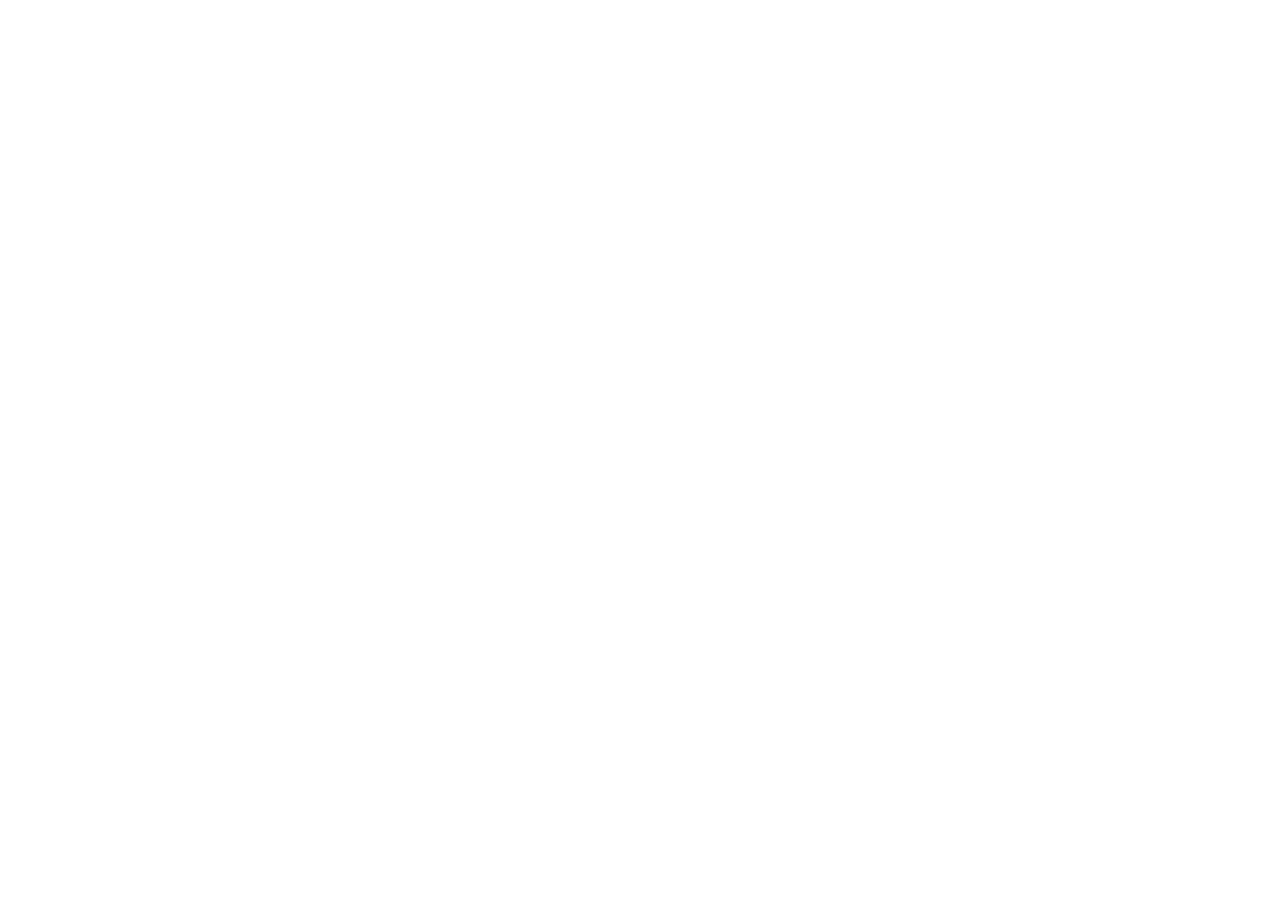
==== index.html @ 4b6e9330 "登陆界面创建css文件" ====
<!DOCTYPE html>
<html lang="en">

<head>
    <meta charset="UTF-8">
    <meta name="viewport" content="width=device-width, initial-scale=1.0">
    <title>Document</title>
</head>

<body>

</body>

</html>
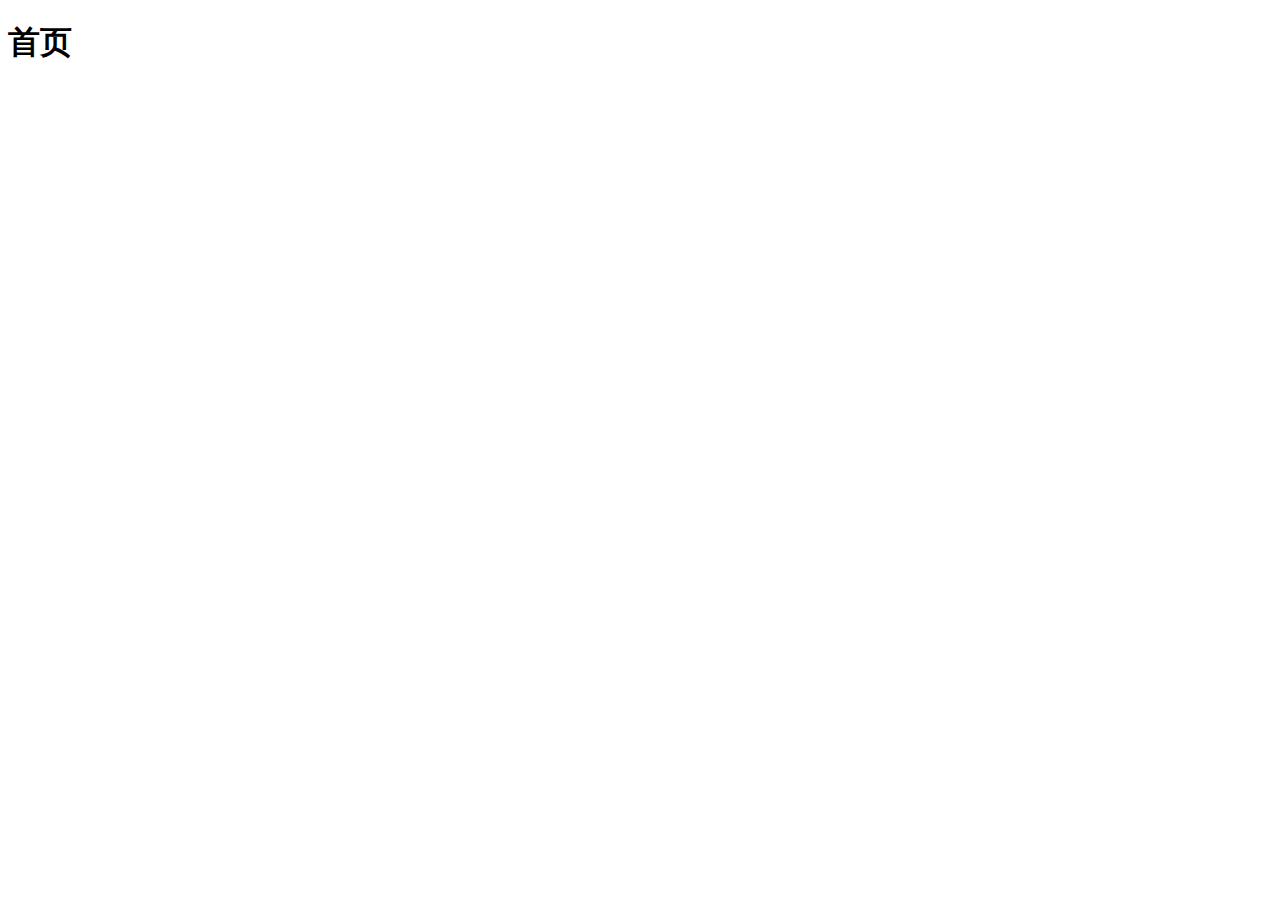
==== commit 680cdad8: "完成登陆注册功能" ====
--- a/index.html
+++ b/index.html
@@ -8,7 +8,7 @@
 </head>
 
 <body>
-
+    <h1>首页</h1>
 </body>
 
 </html>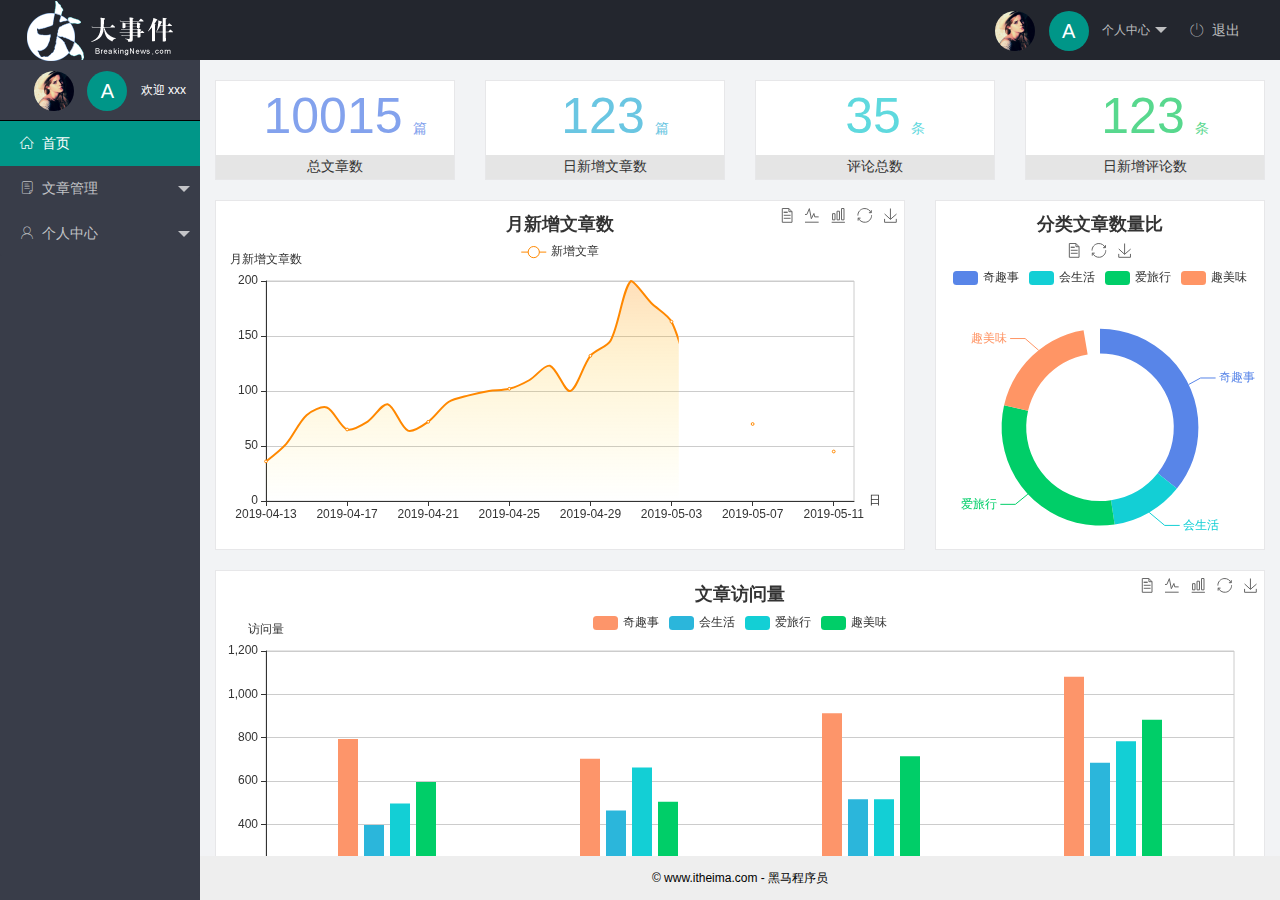
==== commit 2c426149: "完成主页布局和头像呢称显示" ====
--- a/index.html
+++ b/index.html
@@ -4,11 +4,88 @@
 <head>
     <meta charset="UTF-8">
     <meta name="viewport" content="width=device-width, initial-scale=1.0">
-    <title>Document</title>
+    <title>大事件首页</title>
+    <!-- 引入字体图标 -->
+    <link rel="stylesheet" href="/assets/fonts/iconfont.css">
+    <!-- 引入layui样式 -->
+    <link rel="stylesheet" href="/assets/lib/layui/css/layui.css">
+    <!-- 引入index样式 -->
+    <link rel="stylesheet" href="/assets/css/index.css">
 </head>
 
-<body>
-    <h1>首页</h1>
+<body class="layui-layout-body">
+    <div class="layui-layout layui-layout-admin">
+        <div class="layui-header">
+            <div class="layui-logo"><img src="/assets/images/logo.png" alt=""></div>
+            <!-- 头部区域（可配合layui已有的水平导航） -->
+
+            <ul class="layui-nav layui-layout-right">
+                <li class="layui-nav-item">
+                    <!-- 头部头像区域 -->
+                    <a href="javascript:;" class="userinfo">
+                        <img src="/assets/images/sample.jpg" class="layui-nav-img">
+                        <span class="text-avatar">A</span> 个人中心
+                    </a>
+                    <dl class="layui-nav-child">
+                        <dd><a href="">基本资料</a></dd>
+                        <dd><a href="">更换头像</a></dd>
+                        <dd><a href="">重置密码</a></dd>
+                    </dl>
+                </li>
+                <li class="layui-nav-item"><a href=""><span class="iconfont icon-tuichu"></span>退出</a></li>
+            </ul>
+        </div>
+
+        <div class="layui-side layui-bg-black">
+            <div class="layui-side-scroll">
+                <!-- 左侧头像区域 -->
+                <div class="userinfo">
+                    <img src="/assets/images/sample.jpg" class="layui-nav-img">
+                    <span class="text-avatar">A</span>
+                    <span id="welcome">欢迎 xxx</span>
+                </div>
+                <!-- 左侧导航区域（可配合layui已有的垂直导航） -->
+                <ul class="layui-nav layui-nav-tree" lay-shrink='all' lay-filter="test">
+                    <li class="layui-nav-item layui-nav-itemed layui-this">
+                        <a class="" href="/home/dashboard.html" target="fm"><span class="iconfont icon-home"></span>首页</a>
+                    </li>
+                    <li class="layui-nav-item">
+                        <a href="javascript:;"><span class="iconfont icon-16"></span>文章管理</a>
+                        <dl class="layui-nav-child">
+                            <dd><a href="javascript:;"><i class="layui-icon layui-icon-app"></i>文章类别</a></dd>
+                            <dd><a href="javascript:;"><i class="layui-icon layui-icon-app"></i>文章列表</a></dd>
+                            <dd><a href="javascript:;"><i class="layui-icon layui-icon-app"></i>发表文章</a></dd>
+                        </dl>
+                    </li>
+                    <li class="layui-nav-item">
+                        <a href="javascript:;"><span class="iconfont icon-user"></span>个人中心</a>
+                        <dl class="layui-nav-child">
+                            <dd><a href="javascript:;"><i class="layui-icon layui-icon-app"></i>基本资料</a></dd>
+                            <dd><a href="javascript:;"><i class="layui-icon layui-icon-app"></i>更换头像</a></dd>
+                            <dd><a href="javascript:;"><i class="layui-icon layui-icon-app"></i>重置密码</a></dd>
+                        </dl>
+                    </li>
+
+                </ul>
+            </div>
+        </div>
+
+        <div class="layui-body">
+            <!-- 内容主体区域 -->
+            <iframe name="fm" frameborder="0" src="/home/dashboard.html"></iframe>
+        </div>
+
+        <div class="layui-footer">
+            <!-- 底部固定区域 -->
+            © www.itheima.com - 黑马程序员
+        </div>
+    </div>
+    <script src="/assets/lib/layui/layui.all.js"></script>
+    <script src="/assets/lib/jquery.js"></script>
+    <script src="/assets/js/baseAPI.js"></script>
+    <script src="/assets/js/index.js"></script>
+
+
 </body>
 
 </html>--- a/assets/fonts/iconfont.css
+++ b/assets/fonts/iconfont.css
@@ -0,0 +1,37 @@
+@font-face {font-family: "iconfont";
+  src: url('iconfont.eot?t=1576139966484'); /* IE9 */
+  src: url('iconfont.eot?t=1576139966484#iefix') format('embedded-opentype'), /* IE6-IE8 */
+  url('[data-uri]') format('woff2'),
+  url('iconfont.woff?t=1576139966484') format('woff'),
+  url('iconfont.ttf?t=1576139966484') format('truetype'), /* chrome, firefox, opera, Safari, Android, iOS 4.2+ */
+  url('iconfont.svg?t=1576139966484#iconfont') format('svg'); /* iOS 4.1- */
+}
+
+.iconfont {
+  font-family: "iconfont" !important;
+  font-size: 16px;
+  font-style: normal;
+  -webkit-font-smoothing: antialiased;
+  -moz-osx-font-smoothing: grayscale;
+}
+
+.icon-home:before {
+  content: "\e6a9";
+}
+
+.icon-user:before {
+  content: "\e614";
+}
+
+.icon-pinglun:before {
+  content: "\e616";
+}
+
+.icon-tuichu:before {
+  content: "\e865";
+}
+
+.icon-16:before {
+  content: "\e615";
+}
+
--- a/assets/lib/layui/css/layui.css
+++ b/assets/lib/layui/css/layui.css
@@ -0,0 +1,2 @@
+/** layui-v2.5.5 MIT License By https://www.layui.com */
+ .layui-inline,img{display:inline-block;vertical-align:middle}h1,h2,h3,h4,h5,h6{font-weight:400}.layui-edge,.layui-header,.layui-inline,.layui-main{position:relative}.layui-body,.layui-edge,.layui-elip{overflow:hidden}.layui-btn,.layui-edge,.layui-inline,img{vertical-align:middle}.layui-btn,.layui-disabled,.layui-icon,.layui-unselect{-moz-user-select:none;-webkit-user-select:none;-ms-user-select:none}.layui-elip,.layui-form-checkbox span,.layui-form-pane .layui-form-label{text-overflow:ellipsis;white-space:nowrap}.layui-breadcrumb,.layui-tree-btnGroup{visibility:hidden}blockquote,body,button,dd,div,dl,dt,form,h1,h2,h3,h4,h5,h6,input,li,ol,p,pre,td,textarea,th,ul{margin:0;padding:0;-webkit-tap-highlight-color:rgba(0,0,0,0)}a:active,a:hover{outline:0}img{border:none}li{list-style:none}table{border-collapse:collapse;border-spacing:0}h4,h5,h6{font-size:100%}button,input,optgroup,option,select,textarea{font-family:inherit;font-size:inherit;font-style:inherit;font-weight:inherit;outline:0}pre{white-space:pre-wrap;white-space:-moz-pre-wrap;white-space:-pre-wrap;white-space:-o-pre-wrap;word-wrap:break-word}body{line-height:24px;font:14px Helvetica Neue,Helvetica,PingFang SC,Tahoma,Arial,sans-serif}hr{height:1px;margin:10px 0;border:0;clear:both}a{color:#333;text-decoration:none}a:hover{color:#777}a cite{font-style:normal;*cursor:pointer}.layui-border-box,.layui-border-box *{box-sizing:border-box}.layui-box,.layui-box *{box-sizing:content-box}.layui-clear{clear:both;*zoom:1}.layui-clear:after{content:'\20';clear:both;*zoom:1;display:block;height:0}.layui-inline{*display:inline;*zoom:1}.layui-edge{display:inline-block;width:0;height:0;border-width:6px;border-style:dashed;border-color:transparent}.layui-edge-top{top:-4px;border-bottom-color:#999;border-bottom-style:solid}.layui-edge-right{border-left-color:#999;border-left-style:solid}.layui-edge-bottom{top:2px;border-top-color:#999;border-top-style:solid}.layui-edge-left{border-right-color:#999;border-right-style:solid}.layui-disabled,.layui-disabled:hover{color:#d2d2d2!important;cursor:not-allowed!important}.layui-circle{border-radius:100%}.layui-show{display:block!important}.layui-hide{display:none!important}@font-face{font-family:layui-icon;src:url(../font/iconfont.eot?v=250);src:url(../font/iconfont.eot?v=250#iefix) format('embedded-opentype'),url(../font/iconfont.woff2?v=250) format('woff2'),url(../font/iconfont.woff?v=250) format('woff'),url(../font/iconfont.ttf?v=250) format('truetype'),url(../font/iconfont.svg?v=250#layui-icon) format('svg')}.layui-icon{font-family:layui-icon!important;font-size:16px;font-style:normal;-webkit-font-smoothing:antialiased;-moz-osx-font-smoothing:grayscale}.layui-icon-reply-fill:before{content:"\e611"}.layui-icon-set-fill:before{content:"\e614"}.layui-icon-menu-fill:before{content:"\e60f"}.layui-icon-search:before{content:"\e615"}.layui-icon-share:before{content:"\e641"}.layui-icon-set-sm:before{content:"\e620"}.layui-icon-engine:before{content:"\e628"}.layui-icon-close:before{content:"\1006"}.layui-icon-close-fill:before{content:"\1007"}.layui-icon-chart-screen:before{content:"\e629"}.layui-icon-star:before{content:"\e600"}.layui-icon-circle-dot:before{content:"\e617"}.layui-icon-chat:before{content:"\e606"}.layui-icon-release:before{content:"\e609"}.layui-icon-list:before{content:"\e60a"}.layui-icon-chart:before{content:"\e62c"}.layui-icon-ok-circle:before{content:"\1005"}.layui-icon-layim-theme:before{content:"\e61b"}.layui-icon-table:before{content:"\e62d"}.layui-icon-right:before{content:"\e602"}.layui-icon-left:before{content:"\e603"}.layui-icon-cart-simple:before{content:"\e698"}.layui-icon-face-cry:before{content:"\e69c"}.layui-icon-face-smile:before{content:"\e6af"}.layui-icon-survey:before{content:"\e6b2"}.layui-icon-tree:before{content:"\e62e"}.layui-icon-upload-circle:before{content:"\e62f"}.layui-icon-add-circle:before{content:"\e61f"}.layui-icon-download-circle:before{content:"\e601"}.layui-icon-templeate-1:before{content:"\e630"}.layui-icon-util:before{content:"\e631"}.layui-icon-face-surprised:before{content:"\e664"}.layui-icon-edit:before{content:"\e642"}.layui-icon-speaker:before{content:"\e645"}.layui-icon-down:before{content:"\e61a"}.layui-icon-file:before{content:"\e621"}.layui-icon-layouts:before{content:"\e632"}.layui-icon-rate-half:before{content:"\e6c9"}.layui-icon-add-circle-fine:before{content:"\e608"}.layui-icon-prev-circle:before{content:"\e633"}.layui-icon-read:before{content:"\e705"}.layui-icon-404:before{content:"\e61c"}.layui-icon-carousel:before{content:"\e634"}.layui-icon-help:before{content:"\e607"}.layui-icon-code-circle:before{content:"\e635"}.layui-icon-water:before{content:"\e636"}.layui-icon-username:before{content:"\e66f"}.layui-icon-find-fill:before{content:"\e670"}.layui-icon-about:before{content:"\e60b"}.layui-icon-location:before{content:"\e715"}.layui-icon-up:before{content:"\e619"}.layui-icon-pause:before{content:"\e651"}.layui-icon-date:before{content:"\e637"}.layui-icon-layim-uploadfile:before{content:"\e61d"}.layui-icon-delete:before{content:"\e640"}.layui-icon-play:before{content:"\e652"}.layui-icon-top:before{content:"\e604"}.layui-icon-friends:before{content:"\e612"}.layui-icon-refresh-3:before{content:"\e9aa"}.layui-icon-ok:before{content:"\e605"}.layui-icon-layer:before{content:"\e638"}.layui-icon-face-smile-fine:before{content:"\e60c"}.layui-icon-dollar:before{content:"\e659"}.layui-icon-group:before{content:"\e613"}.layui-icon-layim-download:before{content:"\e61e"}.layui-icon-picture-fine:before{content:"\e60d"}.layui-icon-link:before{content:"\e64c"}.layui-icon-diamond:before{content:"\e735"}.layui-icon-log:before{content:"\e60e"}.layui-icon-rate-solid:before{content:"\e67a"}.layui-icon-fonts-del:before{content:"\e64f"}.layui-icon-unlink:before{content:"\e64d"}.layui-icon-fonts-clear:before{content:"\e639"}.layui-icon-triangle-r:before{content:"\e623"}.layui-icon-circle:before{content:"\e63f"}.layui-icon-radio:before{content:"\e643"}.layui-icon-align-center:before{content:"\e647"}.layui-icon-align-right:before{content:"\e648"}.layui-icon-align-left:before{content:"\e649"}.layui-icon-loading-1:before{content:"\e63e"}.layui-icon-return:before{content:"\e65c"}.layui-icon-fonts-strong:before{content:"\e62b"}.layui-icon-upload:before{content:"\e67c"}.layui-icon-dialogue:before{content:"\e63a"}.layui-icon-video:before{content:"\e6ed"}.layui-icon-headset:before{content:"\e6fc"}.layui-icon-cellphone-fine:before{content:"\e63b"}.layui-icon-add-1:before{content:"\e654"}.layui-icon-face-smile-b:before{content:"\e650"}.layui-icon-fonts-html:before{content:"\e64b"}.layui-icon-form:before{content:"\e63c"}.layui-icon-cart:before{content:"\e657"}.layui-icon-camera-fill:before{content:"\e65d"}.layui-icon-tabs:before{content:"\e62a"}.layui-icon-fonts-code:before{content:"\e64e"}.layui-icon-fire:before{content:"\e756"}.layui-icon-set:before{content:"\e716"}.layui-icon-fonts-u:before{content:"\e646"}.layui-icon-triangle-d:before{content:"\e625"}.layui-icon-tips:before{content:"\e702"}.layui-icon-picture:before{content:"\e64a"}.layui-icon-more-vertical:before{content:"\e671"}.layui-icon-flag:before{content:"\e66c"}.layui-icon-loading:before{content:"\e63d"}.layui-icon-fonts-i:before{content:"\e644"}.layui-icon-refresh-1:before{content:"\e666"}.layui-icon-rmb:before{content:"\e65e"}.layui-icon-home:before{content:"\e68e"}.layui-icon-user:before{content:"\e770"}.layui-icon-notice:before{content:"\e667"}.layui-icon-login-weibo:before{content:"\e675"}.layui-icon-voice:before{content:"\e688"}.layui-icon-upload-drag:before{content:"\e681"}.layui-icon-login-qq:before{content:"\e676"}.layui-icon-snowflake:before{content:"\e6b1"}.layui-icon-file-b:before{content:"\e655"}.layui-icon-template:before{content:"\e663"}.layui-icon-auz:before{content:"\e672"}.layui-icon-console:before{content:"\e665"}.layui-icon-app:before{content:"\e653"}.layui-icon-prev:before{content:"\e65a"}.layui-icon-website:before{content:"\e7ae"}.layui-icon-next:before{content:"\e65b"}.layui-icon-component:before{content:"\e857"}.layui-icon-more:before{content:"\e65f"}.layui-icon-login-wechat:before{content:"\e677"}.layui-icon-shrink-right:before{content:"\e668"}.layui-icon-spread-left:before{content:"\e66b"}.layui-icon-camera:before{content:"\e660"}.layui-icon-note:before{content:"\e66e"}.layui-icon-refresh:before{content:"\e669"}.layui-icon-female:before{content:"\e661"}.layui-icon-male:before{content:"\e662"}.layui-icon-password:before{content:"\e673"}.layui-icon-senior:before{content:"\e674"}.layui-icon-theme:before{content:"\e66a"}.layui-icon-tread:before{content:"\e6c5"}.layui-icon-praise:before{content:"\e6c6"}.layui-icon-star-fill:before{content:"\e658"}.layui-icon-rate:before{content:"\e67b"}.layui-icon-template-1:before{content:"\e656"}.layui-icon-vercode:before{content:"\e679"}.layui-icon-cellphone:before{content:"\e678"}.layui-icon-screen-full:before{content:"\e622"}.layui-icon-screen-restore:before{content:"\e758"}.layui-icon-cols:before{content:"\e610"}.layui-icon-export:before{content:"\e67d"}.layui-icon-print:before{content:"\e66d"}.layui-icon-slider:before{content:"\e714"}.layui-icon-addition:before{content:"\e624"}.layui-icon-subtraction:before{content:"\e67e"}.layui-icon-service:before{content:"\e626"}.layui-icon-transfer:before{content:"\e691"}.layui-main{width:1140px;margin:0 auto}.layui-header{z-index:1000;height:60px}.layui-header a:hover{transition:all .5s;-webkit-transition:all .5s}.layui-side{position:fixed;left:0;top:0;bottom:0;z-index:999;width:200px;overflow-x:hidden}.layui-side-scroll{position:relative;width:220px;height:100%;overflow-x:hidden}.layui-body{position:absolute;left:200px;right:0;top:0;bottom:0;z-index:998;width:auto;overflow-y:auto;box-sizing:border-box}.layui-layout-body{overflow:hidden}.layui-layout-admin .layui-header{background-color:#23262E}.layui-layout-admin .layui-side{top:60px;width:200px;overflow-x:hidden}.layui-layout-admin .layui-body{position:fixed;top:60px;bottom:44px}.layui-layout-admin .layui-main{width:auto;margin:0 15px}.layui-layout-admin .layui-footer{position:fixed;left:200px;right:0;bottom:0;height:44px;line-height:44px;padding:0 15px;background-color:#eee}.layui-layout-admin .layui-logo{position:absolute;left:0;top:0;width:200px;height:100%;line-height:60px;text-align:center;color:#009688;font-size:16px}.layui-layout-admin .layui-header .layui-nav{background:0 0}.layui-layout-left{position:absolute!important;left:200px;top:0}.layui-layout-right{position:absolute!important;right:0;top:0}.layui-container{position:relative;margin:0 auto;padding:0 15px;box-sizing:border-box}.layui-fluid{position:relative;margin:0 auto;padding:0 15px}.layui-row:after,.layui-row:before{content:'';display:block;clear:both}.layui-col-lg1,.layui-col-lg10,.layui-col-lg11,.layui-col-lg12,.layui-col-lg2,.layui-col-lg3,.layui-col-lg4,.layui-col-lg5,.layui-col-lg6,.layui-col-lg7,.layui-col-lg8,.layui-col-lg9,.layui-col-md1,.layui-col-md10,.layui-col-md11,.layui-col-md12,.layui-col-md2,.layui-col-md3,.layui-col-md4,.layui-col-md5,.layui-col-md6,.layui-col-md7,.layui-col-md8,.layui-col-md9,.layui-col-sm1,.layui-col-sm10,.layui-col-sm11,.layui-col-sm12,.layui-col-sm2,.layui-col-sm3,.layui-col-sm4,.layui-col-sm5,.layui-col-sm6,.layui-col-sm7,.layui-col-sm8,.layui-col-sm9,.layui-col-xs1,.layui-col-xs10,.layui-col-xs11,.layui-col-xs12,.layui-col-xs2,.layui-col-xs3,.layui-col-xs4,.layui-col-xs5,.layui-col-xs6,.layui-col-xs7,.layui-col-xs8,.layui-col-xs9{position:relative;display:block;box-sizing:border-box}.layui-col-xs1,.layui-col-xs10,.layui-col-xs11,.layui-col-xs12,.layui-col-xs2,.layui-col-xs3,.layui-col-xs4,.layui-col-xs5,.layui-col-xs6,.layui-col-xs7,.layui-col-xs8,.layui-col-xs9{float:left}.layui-col-xs1{width:8.33333333%}.layui-col-xs2{width:16.66666667%}.layui-col-xs3{width:25%}.layui-col-xs4{width:33.33333333%}.layui-col-xs5{width:41.66666667%}.layui-col-xs6{width:50%}.layui-col-xs7{width:58.33333333%}.layui-col-xs8{width:66.66666667%}.layui-col-xs9{width:75%}.layui-col-xs10{width:83.33333333%}.layui-col-xs11{width:91.66666667%}.layui-col-xs12{width:100%}.layui-col-xs-offset1{margin-left:8.33333333%}.layui-col-xs-offset2{margin-left:16.66666667%}.layui-col-xs-offset3{margin-left:25%}.layui-col-xs-offset4{margin-left:33.33333333%}.layui-col-xs-offset5{margin-left:41.66666667%}.layui-col-xs-offset6{margin-left:50%}.layui-col-xs-offset7{margin-left:58.33333333%}.layui-col-xs-offset8{margin-left:66.66666667%}.layui-col-xs-offset9{margin-left:75%}.layui-col-xs-offset10{margin-left:83.33333333%}.layui-col-xs-offset11{margin-left:91.66666667%}.layui-col-xs-offset12{margin-left:100%}@media screen and (max-width:768px){.layui-hide-xs{display:none!important}.layui-show-xs-block{display:block!important}.layui-show-xs-inline{display:inline!important}.layui-show-xs-inline-block{display:inline-block!important}}@media screen and (min-width:768px){.layui-container{width:750px}.layui-hide-sm{display:none!important}.layui-show-sm-block{display:block!important}.layui-show-sm-inline{display:inline!important}.layui-show-sm-inline-block{display:inline-block!important}.layui-col-sm1,.layui-col-sm10,.layui-col-sm11,.layui-col-sm12,.layui-col-sm2,.layui-col-sm3,.layui-col-sm4,.layui-col-sm5,.layui-col-sm6,.layui-col-sm7,.layui-col-sm8,.layui-col-sm9{float:left}.layui-col-sm1{width:8.33333333%}.layui-col-sm2{width:16.66666667%}.layui-col-sm3{width:25%}.layui-col-sm4{width:33.33333333%}.layui-col-sm5{width:41.66666667%}.layui-col-sm6{width:50%}.layui-col-sm7{width:58.33333333%}.layui-col-sm8{width:66.66666667%}.layui-col-sm9{width:75%}.layui-col-sm10{width:83.33333333%}.layui-col-sm11{width:91.66666667%}.layui-col-sm12{width:100%}.layui-col-sm-offset1{margin-left:8.33333333%}.layui-col-sm-offset2{margin-left:16.66666667%}.layui-col-sm-offset3{margin-left:25%}.layui-col-sm-offset4{margin-left:33.33333333%}.layui-col-sm-offset5{margin-left:41.66666667%}.layui-col-sm-offset6{margin-left:50%}.layui-col-sm-offset7{margin-left:58.33333333%}.layui-col-sm-offset8{margin-left:66.66666667%}.layui-col-sm-offset9{margin-left:75%}.layui-col-sm-offset10{margin-left:83.33333333%}.layui-col-sm-offset11{margin-left:91.66666667%}.layui-col-sm-offset12{margin-left:100%}}@media screen and (min-width:992px){.layui-container{width:970px}.layui-hide-md{display:none!important}.layui-show-md-block{display:block!important}.layui-show-md-inline{display:inline!important}.layui-show-md-inline-block{display:inline-block!important}.layui-col-md1,.layui-col-md10,.layui-col-md11,.layui-col-md12,.layui-col-md2,.layui-col-md3,.layui-col-md4,.layui-col-md5,.layui-col-md6,.layui-col-md7,.layui-col-md8,.layui-col-md9{float:left}.layui-col-md1{width:8.33333333%}.layui-col-md2{width:16.66666667%}.layui-col-md3{width:25%}.layui-col-md4{width:33.33333333%}.layui-col-md5{width:41.66666667%}.layui-col-md6{width:50%}.layui-col-md7{width:58.33333333%}.layui-col-md8{width:66.66666667%}.layui-col-md9{width:75%}.layui-col-md10{width:83.33333333%}.layui-col-md11{width:91.66666667%}.layui-col-md12{width:100%}.layui-col-md-offset1{margin-left:8.33333333%}.layui-col-md-offset2{margin-left:16.66666667%}.layui-col-md-offset3{margin-left:25%}.layui-col-md-offset4{margin-left:33.33333333%}.layui-col-md-offset5{margin-left:41.66666667%}.layui-col-md-offset6{margin-left:50%}.layui-col-md-offset7{margin-left:58.33333333%}.layui-col-md-offset8{margin-left:66.66666667%}.layui-col-md-offset9{margin-left:75%}.layui-col-md-offset10{margin-left:83.33333333%}.layui-col-md-offset11{margin-left:91.66666667%}.layui-col-md-offset12{margin-left:100%}}@media screen and (min-width:1200px){.layui-container{width:1170px}.layui-hide-lg{display:none!important}.layui-show-lg-block{display:block!important}.layui-show-lg-inline{display:inline!important}.layui-show-lg-inline-block{display:inline-block!important}.layui-col-lg1,.layui-col-lg10,.layui-col-lg11,.layui-col-lg12,.layui-col-lg2,.layui-col-lg3,.layui-col-lg4,.layui-col-lg5,.layui-col-lg6,.layui-col-lg7,.layui-col-lg8,.layui-col-lg9{float:left}.layui-col-lg1{width:8.33333333%}.layui-col-lg2{width:16.66666667%}.layui-col-lg3{width:25%}.layui-col-lg4{width:33.33333333%}.layui-col-lg5{width:41.66666667%}.layui-col-lg6{width:50%}.layui-col-lg7{width:58.33333333%}.layui-col-lg8{width:66.66666667%}.layui-col-lg9{width:75%}.layui-col-lg10{width:83.33333333%}.layui-col-lg11{width:91.66666667%}.layui-col-lg12{width:100%}.layui-col-lg-offset1{margin-left:8.33333333%}.layui-col-lg-offset2{margin-left:16.66666667%}.layui-col-lg-offset3{margin-left:25%}.layui-col-lg-offset4{margin-left:33.33333333%}.layui-col-lg-offset5{margin-left:41.66666667%}.layui-col-lg-offset6{margin-left:50%}.layui-col-lg-offset7{margin-left:58.33333333%}.layui-col-lg-offset8{margin-left:66.66666667%}.layui-col-lg-offset9{margin-left:75%}.layui-col-lg-offset10{margin-left:83.33333333%}.layui-col-lg-offset11{margin-left:91.66666667%}.layui-col-lg-offset12{margin-left:100%}}.layui-col-space1{margin:-.5px}.layui-col-space1>*{padding:.5px}.layui-col-space3{margin:-1.5px}.layui-col-space3>*{padding:1.5px}.layui-col-space5{margin:-2.5px}.layui-col-space5>*{padding:2.5px}.layui-col-space8{margin:-3.5px}.layui-col-space8>*{padding:3.5px}.layui-col-space10{margin:-5px}.layui-col-space10>*{padding:5px}.layui-col-space12{margin:-6px}.layui-col-space12>*{padding:6px}.layui-col-space15{margin:-7.5px}.layui-col-space15>*{padding:7.5px}.layui-col-space18{margin:-9px}.layui-col-space18>*{padding:9px}.layui-col-space20{margin:-10px}.layui-col-space20>*{padding:10px}.layui-col-space22{margin:-11px}.layui-col-space22>*{padding:11px}.layui-col-space25{margin:-12.5px}.layui-col-space25>*{padding:12.5px}.layui-col-space30{margin:-15px}.layui-col-space30>*{padding:15px}.layui-btn,.layui-input,.layui-select,.layui-textarea,.layui-upload-button{outline:0;-webkit-appearance:none;transition:all .3s;-webkit-transition:all .3s;box-sizing:border-box}.layui-elem-quote{margin-bottom:10px;padding:15px;line-height:22px;border-left:5px solid #009688;border-radius:0 2px 2px 0;background-color:#f2f2f2}.layui-quote-nm{border-style:solid;border-width:1px 1px 1px 5px;background:0 0}.layui-elem-field{margin-bottom:10px;padding:0;border-width:1px;border-style:solid}.layui-elem-field legend{margin-left:20px;padding:0 10px;font-size:20px;font-weight:300}.layui-field-title{margin:10px 0 20px;border-width:1px 0 0}.layui-field-box{padding:10px 15px}.layui-field-title .layui-field-box{padding:10px 0}.layui-progress{position:relative;height:6px;border-radius:20px;background-color:#e2e2e2}.layui-progress-bar{position:absolute;left:0;top:0;width:0;max-width:100%;height:6px;border-radius:20px;text-align:right;background-color:#5FB878;transition:all .3s;-webkit-transition:all .3s}.layui-progress-big,.layui-progress-big .layui-progress-bar{height:18px;line-height:18px}.layui-progress-text{position:relative;top:-20px;line-height:18px;font-size:12px;color:#666}.layui-progress-big .layui-progress-text{position:static;padding:0 10px;color:#fff}.layui-collapse{border-width:1px;border-style:solid;border-radius:2px}.layui-colla-content,.layui-colla-item{border-top-width:1px;border-top-style:solid}.layui-colla-item:first-child{border-top:none}.layui-colla-title{position:relative;height:42px;line-height:42px;padding:0 15px 0 35px;color:#333;background-color:#f2f2f2;cursor:pointer;font-size:14px;overflow:hidden}.layui-colla-content{display:none;padding:10px 15px;line-height:22px;color:#666}.layui-colla-icon{position:absolute;left:15px;top:0;font-size:14px}.layui-card{margin-bottom:15px;border-radius:2px;background-color:#fff;box-shadow:0 1px 2px 0 rgba(0,0,0,.05)}.layui-card:last-child{margin-bottom:0}.layui-card-header{position:relative;height:42px;line-height:42px;padding:0 15px;border-bottom:1px solid #f6f6f6;color:#333;border-radius:2px 2px 0 0;font-size:14px}.layui-bg-black,.layui-bg-blue,.layui-bg-cyan,.layui-bg-green,.layui-bg-orange,.layui-bg-red{color:#fff!important}.layui-card-body{position:relative;padding:10px 15px;line-height:24px}.layui-card-body[pad15]{padding:15px}.layui-card-body[pad20]{padding:20px}.layui-card-body .layui-table{margin:5px 0}.layui-card .layui-tab{margin:0}.layui-panel-window{position:relative;padding:15px;border-radius:0;border-top:5px solid #E6E6E6;background-color:#fff}.layui-auxiliar-moving{position:fixed;left:0;right:0;top:0;bottom:0;width:100%;height:100%;background:0 0;z-index:9999999999}.layui-form-label,.layui-form-mid,.layui-form-select,.layui-input-block,.layui-input-inline,.layui-textarea{position:relative}.layui-bg-red{background-color:#FF5722!important}.layui-bg-orange{background-color:#FFB800!important}.layui-bg-green{background-color:#009688!important}.layui-bg-cyan{background-color:#2F4056!important}.layui-bg-blue{background-color:#1E9FFF!important}.layui-bg-black{background-color:#393D49!important}.layui-bg-gray{background-color:#eee!important;color:#666!important}.layui-badge-rim,.layui-colla-content,.layui-colla-item,.layui-collapse,.layui-elem-field,.layui-form-pane .layui-form-item[pane],.layui-form-pane .layui-form-label,.layui-input,.layui-layedit,.layui-layedit-tool,.layui-quote-nm,.layui-select,.layui-tab-bar,.layui-tab-card,.layui-tab-title,.layui-tab-title .layui-this:after,.layui-textarea{border-color:#e6e6e6}.layui-timeline-item:before,hr{background-color:#e6e6e6}.layui-text{line-height:22px;font-size:14px;color:#666}.layui-text h1,.layui-text h2,.layui-text h3{font-weight:500;color:#333}.layui-text h1{font-size:30px}.layui-text h2{font-size:24px}.layui-text h3{font-size:18px}.layui-text a:not(.layui-btn){color:#01AAED}.layui-text a:not(.layui-btn):hover{text-decoration:underline}.layui-text ul{padding:5px 0 5px 15px}.layui-text ul li{margin-top:5px;list-style-type:disc}.layui-text em,.layui-word-aux{color:#999!important;padding:0 5px!important}.layui-btn{display:inline-block;height:38px;line-height:38px;padding:0 18px;background-color:#009688;color:#fff;white-space:nowrap;text-align:center;font-size:14px;border:none;border-radius:2px;cursor:pointer}.layui-btn:hover{opacity:.8;filter:alpha(opacity=80);color:#fff}.layui-btn:active{opacity:1;filter:alpha(opacity=100)}.layui-btn+.layui-btn{margin-left:10px}.layui-btn-container{font-size:0}.layui-btn-container .layui-btn{margin-right:10px;margin-bottom:10px}.layui-btn-container .layui-btn+.layui-btn{margin-left:0}.layui-table .layui-btn-container .layui-btn{margin-bottom:9px}.layui-btn-radius{border-radius:100px}.layui-btn .layui-icon{margin-right:3px;font-size:18px;vertical-align:bottom;vertical-align:middle\9}.layui-btn-primary{border:1px solid #C9C9C9;background-color:#fff;color:#555}.layui-btn-primary:hover{border-color:#009688;color:#333}.layui-btn-normal{background-color:#1E9FFF}.layui-btn-warm{background-color:#FFB800}.layui-btn-danger{background-color:#FF5722}.layui-btn-checked{background-color:#5FB878}.layui-btn-disabled,.layui-btn-disabled:active,.layui-btn-disabled:hover{border:1px solid #e6e6e6;background-color:#FBFBFB;color:#C9C9C9;cursor:not-allowed;opacity:1}.layui-btn-lg{height:44px;line-height:44px;padding:0 25px;font-size:16px}.layui-btn-sm{height:30px;line-height:30px;padding:0 10px;font-size:12px}.layui-btn-sm i{font-size:16px!important}.layui-btn-xs{height:22px;line-height:22px;padding:0 5px;font-size:12px}.layui-btn-xs i{font-size:14px!important}.layui-btn-group{display:inline-block;vertical-align:middle;font-size:0}.layui-btn-group .layui-btn{margin-left:0!important;margin-right:0!important;border-left:1px solid rgba(255,255,255,.5);border-radius:0}.layui-btn-group .layui-btn-primary{border-left:none}.layui-btn-group .layui-btn-primary:hover{border-color:#C9C9C9;color:#009688}.layui-btn-group .layui-btn:first-child{border-left:none;border-radius:2px 0 0 2px}.layui-btn-group .layui-btn-primary:first-child{border-left:1px solid #c9c9c9}.layui-btn-group .layui-btn:last-child{border-radius:0 2px 2px 0}.layui-btn-group .layui-btn+.layui-btn{margin-left:0}.layui-btn-group+.layui-btn-group{margin-left:10px}.layui-btn-fluid{width:100%}.layui-input,.layui-select,.layui-textarea{height:38px;line-height:1.3;line-height:38px\9;border-width:1px;border-style:solid;background-color:#fff;border-radius:2px}.layui-input::-webkit-input-placeholder,.layui-select::-webkit-input-placeholder,.layui-textarea::-webkit-input-placeholder{line-height:1.3}.layui-input,.layui-textarea{display:block;width:100%;padding-left:10px}.layui-input:hover,.layui-textarea:hover{border-color:#D2D2D2!important}.layui-input:focus,.layui-textarea:focus{border-color:#C9C9C9!important}.layui-textarea{min-height:100px;height:auto;line-height:20px;padding:6px 10px;resize:vertical}.layui-select{padding:0 10px}.layui-form input[type=checkbox],.layui-form input[type=radio],.layui-form select{display:none}.layui-form [lay-ignore]{display:initial}.layui-form-item{margin-bottom:15px;clear:both;*zoom:1}.layui-form-item:after{content:'\20';clear:both;*zoom:1;display:block;height:0}.layui-form-label{float:left;display:block;padding:9px 15px;width:80px;font-weight:400;line-height:20px;text-align:right}.layui-form-label-col{display:block;float:none;padding:9px 0;line-height:20px;text-align:left}.layui-form-item .layui-inline{margin-bottom:5px;margin-right:10px}.layui-input-block{margin-left:110px;min-height:36px}.layui-input-inline{display:inline-block;vertical-align:middle}.layui-form-item .layui-input-inline{float:left;width:190px;margin-right:10px}.layui-form-text .layui-input-inline{width:auto}.layui-form-mid{float:left;display:block;padding:9px 0!important;line-height:20px;margin-right:10px}.layui-form-danger+.layui-form-select .layui-input,.layui-form-danger:focus{border-color:#FF5722!important}.layui-form-select .layui-input{padding-right:30px;cursor:pointer}.layui-form-select .layui-edge{position:absolute;right:10px;top:50%;margin-top:-3px;cursor:pointer;border-width:6px;border-top-color:#c2c2c2;border-top-style:solid;transition:all .3s;-webkit-transition:all .3s}.layui-form-select dl{display:none;position:absolute;left:0;top:42px;padding:5px 0;z-index:899;min-width:100%;border:1px solid #d2d2d2;max-height:300px;overflow-y:auto;background-color:#fff;border-radius:2px;box-shadow:0 2px 4px rgba(0,0,0,.12);box-sizing:border-box}.layui-form-select dl dd,.layui-form-select dl dt{padding:0 10px;line-height:36px;white-space:nowrap;overflow:hidden;text-overflow:ellipsis}.layui-form-select dl dt{font-size:12px;color:#999}.layui-form-select dl dd{cursor:pointer}.layui-form-select dl dd:hover{background-color:#f2f2f2;-webkit-transition:.5s all;transition:.5s all}.layui-form-select .layui-select-group dd{padding-left:20px}.layui-form-select dl dd.layui-select-tips{padding-left:10px!important;color:#999}.layui-form-select dl dd.layui-this{background-color:#5FB878;color:#fff}.layui-form-checkbox,.layui-form-select dl dd.layui-disabled{background-color:#fff}.layui-form-selected dl{display:block}.layui-form-checkbox,.layui-form-checkbox *,.layui-form-switch{display:inline-block;vertical-align:middle}.layui-form-selected .layui-edge{margin-top:-9px;-webkit-transform:rotate(180deg);transform:rotate(180deg);margin-top:-3px\9}:root .layui-form-selected .layui-edge{margin-top:-9px\0/IE9}.layui-form-selectup dl{top:auto;bottom:42px}.layui-select-none{margin:5px 0;text-align:center;color:#999}.layui-select-disabled .layui-disabled{border-color:#eee!important}.layui-select-disabled .layui-edge{border-top-color:#d2d2d2}.layui-form-checkbox{position:relative;height:30px;line-height:30px;margin-right:10px;padding-right:30px;cursor:pointer;font-size:0;-webkit-transition:.1s linear;transition:.1s linear;box-sizing:border-box}.layui-form-checkbox span{padding:0 10px;height:100%;font-size:14px;border-radius:2px 0 0 2px;background-color:#d2d2d2;color:#fff;overflow:hidden}.layui-form-checkbox:hover span{background-color:#c2c2c2}.layui-form-checkbox i{position:absolute;right:0;top:0;width:30px;height:28px;border:1px solid #d2d2d2;border-left:none;border-radius:0 2px 2px 0;color:#fff;font-size:20px;text-align:center}.layui-form-checkbox:hover i{border-color:#c2c2c2;color:#c2c2c2}.layui-form-checked,.layui-form-checked:hover{border-color:#5FB878}.layui-form-checked span,.layui-form-checked:hover span{background-color:#5FB878}.layui-form-checked i,.layui-form-checked:hover i{color:#5FB878}.layui-form-item .layui-form-checkbox{margin-top:4px}.layui-form-checkbox[lay-skin=primary]{height:auto!important;line-height:normal!important;min-width:18px;min-height:18px;border:none!important;margin-right:0;padding-left:28px;padding-right:0;background:0 0}.layui-form-checkbox[lay-skin=primary] span{padding-left:0;padding-right:15px;line-height:18px;background:0 0;color:#666}.layui-form-checkbox[lay-skin=primary] i{right:auto;left:0;width:16px;height:16px;line-height:16px;border:1px solid #d2d2d2;font-size:12px;border-radius:2px;background-color:#fff;-webkit-transition:.1s linear;transition:.1s linear}.layui-form-checkbox[lay-skin=primary]:hover i{border-color:#5FB878;color:#fff}.layui-form-checked[lay-skin=primary] i{border-color:#5FB878!important;background-color:#5FB878;color:#fff}.layui-checkbox-disbaled[lay-skin=primary] span{background:0 0!important;color:#c2c2c2}.layui-checkbox-disbaled[lay-skin=primary]:hover i{border-color:#d2d2d2}.layui-form-item .layui-form-checkbox[lay-skin=primary]{margin-top:10px}.layui-form-switch{position:relative;height:22px;line-height:22px;min-width:35px;padding:0 5px;margin-top:8px;border:1px solid #d2d2d2;border-radius:20px;cursor:pointer;background-color:#fff;-webkit-transition:.1s linear;transition:.1s linear}.layui-form-switch i{position:absolute;left:5px;top:3px;width:16px;height:16px;border-radius:20px;background-color:#d2d2d2;-webkit-transition:.1s linear;transition:.1s linear}.layui-form-switch em{position:relative;top:0;width:25px;margin-left:21px;padding:0!important;text-align:center!important;color:#999!important;font-style:normal!important;font-size:12px}.layui-form-onswitch{border-color:#5FB878;background-color:#5FB878}.layui-checkbox-disbaled,.layui-checkbox-disbaled i{border-color:#e2e2e2!important}.layui-form-onswitch i{left:100%;margin-left:-21px;background-color:#fff}.layui-form-onswitch em{margin-left:5px;margin-right:21px;color:#fff!important}.layui-checkbox-disbaled span{background-color:#e2e2e2!important}.layui-checkbox-disbaled:hover i{color:#fff!important}[lay-radio]{display:none}.layui-form-radio,.layui-form-radio *{display:inline-block;vertical-align:middle}.layui-form-radio{line-height:28px;margin:6px 10px 0 0;padding-right:10px;cursor:pointer;font-size:0}.layui-form-radio *{font-size:14px}.layui-form-radio>i{margin-right:8px;font-size:22px;color:#c2c2c2}.layui-form-radio>i:hover,.layui-form-radioed>i{color:#5FB878}.layui-radio-disbaled>i{color:#e2e2e2!important}.layui-form-pane .layui-form-label{width:110px;padding:8px 15px;height:38px;line-height:20px;border-width:1px;border-style:solid;border-radius:2px 0 0 2px;text-align:center;background-color:#FBFBFB;overflow:hidden;box-sizing:border-box}.layui-form-pane .layui-input-inline{margin-left:-1px}.layui-form-pane .layui-input-block{margin-left:110px;left:-1px}.layui-form-pane .layui-input{border-radius:0 2px 2px 0}.layui-form-pane .layui-form-text .layui-form-label{float:none;width:100%;border-radius:2px;box-sizing:border-box;text-align:left}.layui-form-pane .layui-form-text .layui-input-inline{display:block;margin:0;top:-1px;clear:both}.layui-form-pane .layui-form-text .layui-input-block{margin:0;left:0;top:-1px}.layui-form-pane .layui-form-text .layui-textarea{min-height:100px;border-radius:0 0 2px 2px}.layui-form-pane .layui-form-checkbox{margin:4px 0 4px 10px}.layui-form-pane .layui-form-radio,.layui-form-pane .layui-form-switch{margin-top:6px;margin-left:10px}.layui-form-pane .layui-form-item[pane]{position:relative;border-width:1px;border-style:solid}.layui-form-pane .layui-form-item[pane] .layui-form-label{position:absolute;left:0;top:0;height:100%;border-width:0 1px 0 0}.layui-form-pane .layui-form-item[pane] .layui-input-inline{margin-left:110px}@media screen and (max-width:450px){.layui-form-item .layui-form-label{text-overflow:ellipsis;overflow:hidden;white-space:nowrap}.layui-form-item .layui-inline{display:block;margin-right:0;margin-bottom:20px;clear:both}.layui-form-item .layui-inline:after{content:'\20';clear:both;display:block;height:0}.layui-form-item .layui-input-inline{display:block;float:none;left:-3px;width:auto;margin:0 0 10px 112px}.layui-form-item .layui-input-inline+.layui-form-mid{margin-left:110px;top:-5px;padding:0}.layui-form-item .layui-form-checkbox{margin-right:5px;margin-bottom:5px}}.layui-layedit{border-width:1px;border-style:solid;border-radius:2px}.layui-layedit-tool{padding:3px 5px;border-bottom-width:1px;border-bottom-style:solid;font-size:0}.layedit-tool-fixed{position:fixed;top:0;border-top:1px solid #e2e2e2}.layui-layedit-tool .layedit-tool-mid,.layui-layedit-tool .layui-icon{display:inline-block;vertical-align:middle;text-align:center;font-size:14px}.layui-layedit-tool .layui-icon{position:relative;width:32px;height:30px;line-height:30px;margin:3px 5px;color:#777;cursor:pointer;border-radius:2px}.layui-layedit-tool .layui-icon:hover{color:#393D49}.layui-layedit-tool .layui-icon:active{color:#000}.layui-layedit-tool .layedit-tool-active{background-color:#e2e2e2;color:#000}.layui-layedit-tool .layui-disabled,.layui-layedit-tool .layui-disabled:hover{color:#d2d2d2;cursor:not-allowed}.layui-layedit-tool .layedit-tool-mid{width:1px;height:18px;margin:0 10px;background-color:#d2d2d2}.layedit-tool-html{width:50px!important;font-size:30px!important}.layedit-tool-b,.layedit-tool-code,.layedit-tool-help{font-size:16px!important}.layedit-tool-d,.layedit-tool-face,.layedit-tool-image,.layedit-tool-unlink{font-size:18px!important}.layedit-tool-image input{position:absolute;font-size:0;left:0;top:0;width:100%;height:100%;opacity:.01;filter:Alpha(opacity=1);cursor:pointer}.layui-layedit-iframe iframe{display:block;width:100%}#LAY_layedit_code{overflow:hidden}.layui-laypage{display:inline-block;*display:inline;*zoom:1;vertical-align:middle;margin:10px 0;font-size:0}.layui-laypage>a:first-child,.layui-laypage>a:first-child em{border-radius:2px 0 0 2px}.layui-laypage>a:last-child,.layui-laypage>a:last-child em{border-radius:0 2px 2px 0}.layui-laypage>:first-child{margin-left:0!important}.layui-laypage>:last-child{margin-right:0!important}.layui-laypage a,.layui-laypage button,.layui-laypage input,.layui-laypage select,.layui-laypage span{border:1px solid #e2e2e2}.layui-laypage a,.layui-laypage span{display:inline-block;*display:inline;*zoom:1;vertical-align:middle;padding:0 15px;height:28px;line-height:28px;margin:0 -1px 5px 0;background-color:#fff;color:#333;font-size:12px}.layui-flow-more a *,.layui-laypage input,.layui-table-view select[lay-ignore]{display:inline-block}.layui-laypage a:hover{color:#009688}.layui-laypage em{font-style:normal}.layui-laypage .layui-laypage-spr{color:#999;font-weight:700}.layui-laypage a{text-decoration:none}.layui-laypage .layui-laypage-curr{position:relative}.layui-laypage .layui-laypage-curr em{position:relative;color:#fff}.layui-laypage .layui-laypage-curr .layui-laypage-em{position:absolute;left:-1px;top:-1px;padding:1px;width:100%;height:100%;background-color:#009688}.layui-laypage-em{border-radius:2px}.layui-laypage-next em,.layui-laypage-prev em{font-family:Sim sun;font-size:16px}.layui-laypage .layui-laypage-count,.layui-laypage .layui-laypage-limits,.layui-laypage .layui-laypage-refresh,.layui-laypage .layui-laypage-skip{margin-left:10px;margin-right:10px;padding:0;border:none}.layui-laypage .layui-laypage-limits,.layui-laypage .layui-laypage-refresh{vertical-align:top}.layui-laypage .layui-laypage-refresh i{font-size:18px;cursor:pointer}.layui-laypage select{height:22px;padding:3px;border-radius:2px;cursor:pointer}.layui-laypage .layui-laypage-skip{height:30px;line-height:30px;color:#999}.layui-laypage button,.layui-laypage input{height:30px;line-height:30px;border-radius:2px;vertical-align:top;background-color:#fff;box-sizing:border-box}.layui-laypage input{width:40px;margin:0 10px;padding:0 3px;text-align:center}.layui-laypage input:focus,.layui-laypage select:focus{border-color:#009688!important}.layui-laypage button{margin-left:10px;padding:0 10px;cursor:pointer}.layui-table,.layui-table-view{margin:10px 0}.layui-flow-more{margin:10px 0;text-align:center;color:#999;font-size:14px}.layui-flow-more a{height:32px;line-height:32px}.layui-flow-more a *{vertical-align:top}.layui-flow-more a cite{padding:0 20px;border-radius:3px;background-color:#eee;color:#333;font-style:normal}.layui-flow-more a cite:hover{opacity:.8}.layui-flow-more a i{font-size:30px;color:#737383}.layui-table{width:100%;background-color:#fff;color:#666}.layui-table tr{transition:all .3s;-webkit-transition:all .3s}.layui-table th{text-align:left;font-weight:400}.layui-table tbody tr:hover,.layui-table thead tr,.layui-table-click,.layui-table-header,.layui-table-hover,.layui-table-mend,.layui-table-patch,.layui-table-tool,.layui-table-total,.layui-table-total tr,.layui-table[lay-even] tr:nth-child(even){background-color:#f2f2f2}.layui-table td,.layui-table th,.layui-table-col-set,.layui-table-fixed-r,.layui-table-grid-down,.layui-table-header,.layui-table-page,.layui-table-tips-main,.layui-table-tool,.layui-table-total,.layui-table-view,.layui-table[lay-skin=line],.layui-table[lay-skin=row]{border-width:1px;border-style:solid;border-color:#e6e6e6}.layui-table td,.layui-table th{position:relative;padding:9px 15px;min-height:20px;line-height:20px;font-size:14px}.layui-table[lay-skin=line] td,.layui-table[lay-skin=line] th{border-width:0 0 1px}.layui-table[lay-skin=row] td,.layui-table[lay-skin=row] th{border-width:0 1px 0 0}.layui-table[lay-skin=nob] td,.layui-table[lay-skin=nob] th{border:none}.layui-table img{max-width:100px}.layui-table[lay-size=lg] td,.layui-table[lay-size=lg] th{padding:15px 30px}.layui-table-view .layui-table[lay-size=lg] .layui-table-cell{height:40px;line-height:40px}.layui-table[lay-size=sm] td,.layui-table[lay-size=sm] th{font-size:12px;padding:5px 10px}.layui-table-view .layui-table[lay-size=sm] .layui-table-cell{height:20px;line-height:20px}.layui-table[lay-data]{display:none}.layui-table-box{position:relative;overflow:hidden}.layui-table-view .layui-table{position:relative;width:auto;margin:0}.layui-table-view .layui-table[lay-skin=line]{border-width:0 1px 0 0}.layui-table-view .layui-table[lay-skin=row]{border-width:0 0 1px}.layui-table-view .layui-table td,.layui-table-view .layui-table th{padding:5px 0;border-top:none;border-left:none}.layui-table-view .layui-table th.layui-unselect .layui-table-cell span{cursor:pointer}.layui-table-view .layui-table td{cursor:default}.layui-table-view .layui-table td[data-edit=text]{cursor:text}.layui-table-view .layui-form-checkbox[lay-skin=primary] i{width:18px;height:18px}.layui-table-view .layui-form-radio{line-height:0;padding:0}.layui-table-view .layui-form-radio>i{margin:0;font-size:20px}.layui-table-init{position:absolute;left:0;top:0;width:100%;height:100%;text-align:center;z-index:110}.layui-table-init .layui-icon{position:absolute;left:50%;top:50%;margin:-15px 0 0 -15px;font-size:30px;color:#c2c2c2}.layui-table-header{border-width:0 0 1px;overflow:hidden}.layui-table-header .layui-table{margin-bottom:-1px}.layui-table-tool .layui-inline[lay-event]{position:relative;width:26px;height:26px;padding:5px;line-height:16px;margin-right:10px;text-align:center;color:#333;border:1px solid #ccc;cursor:pointer;-webkit-transition:.5s all;transition:.5s all}.layui-table-tool .layui-inline[lay-event]:hover{border:1px solid #999}.layui-table-tool-temp{padding-right:120px}.layui-table-tool-self{position:absolute;right:17px;top:10px}.layui-table-tool .layui-table-tool-self .layui-inline[lay-event]{margin:0 0 0 10px}.layui-table-tool-panel{position:absolute;top:29px;left:-1px;padding:5px 0;min-width:150px;min-height:40px;border:1px solid #d2d2d2;text-align:left;overflow-y:auto;background-color:#fff;box-shadow:0 2px 4px rgba(0,0,0,.12)}.layui-table-cell,.layui-table-tool-panel li{overflow:hidden;text-overflow:ellipsis;white-space:nowrap}.layui-table-tool-panel li{padding:0 10px;line-height:30px;-webkit-transition:.5s all;transition:.5s all}.layui-table-tool-panel li .layui-form-checkbox[lay-skin=primary]{width:100%;padding-left:28px}.layui-table-tool-panel li:hover{background-color:#f2f2f2}.layui-table-tool-panel li .layui-form-checkbox[lay-skin=primary] i{position:absolute;left:0;top:0}.layui-table-tool-panel li .layui-form-checkbox[lay-skin=primary] span{padding:0}.layui-table-tool .layui-table-tool-self .layui-table-tool-panel{left:auto;right:-1px}.layui-table-col-set{position:absolute;right:0;top:0;width:20px;height:100%;border-width:0 0 0 1px;background-color:#fff}.layui-table-sort{width:10px;height:20px;margin-left:5px;cursor:pointer!important}.layui-table-sort .layui-edge{position:absolute;left:5px;border-width:5px}.layui-table-sort .layui-table-sort-asc{top:3px;border-top:none;border-bottom-style:solid;border-bottom-color:#b2b2b2}.layui-table-sort .layui-table-sort-asc:hover{border-bottom-color:#666}.layui-table-sort .layui-table-sort-desc{bottom:5px;border-bottom:none;border-top-style:solid;border-top-color:#b2b2b2}.layui-table-sort .layui-table-sort-desc:hover{border-top-color:#666}.layui-table-sort[lay-sort=asc] .layui-table-sort-asc{border-bottom-color:#000}.layui-table-sort[lay-sort=desc] .layui-table-sort-desc{border-top-color:#000}.layui-table-cell{height:28px;line-height:28px;padding:0 15px;position:relative;box-sizing:border-box}.layui-table-cell .layui-form-checkbox[lay-skin=primary]{top:-1px;padding:0}.layui-table-cell .layui-table-link{color:#01AAED}.laytable-cell-checkbox,.laytable-cell-numbers,.laytable-cell-radio,.laytable-cell-space{padding:0;text-align:center}.layui-table-body{position:relative;overflow:auto;margin-right:-1px;margin-bottom:-1px}.layui-table-body .layui-none{line-height:26px;padding:15px;text-align:center;color:#999}.layui-table-fixed{position:absolute;left:0;top:0;z-index:101}.layui-table-fixed .layui-table-body{overflow:hidden}.layui-table-fixed-l{box-shadow:0 -1px 8px rgba(0,0,0,.08)}.layui-table-fixed-r{left:auto;right:-1px;border-width:0 0 0 1px;box-shadow:-1px 0 8px rgba(0,0,0,.08)}.layui-table-fixed-r .layui-table-header{position:relative;overflow:visible}.layui-table-mend{position:absolute;right:-49px;top:0;height:100%;width:50px}.layui-table-tool{position:relative;z-index:890;width:100%;min-height:50px;line-height:30px;padding:10px 15px;border-width:0 0 1px}.layui-table-tool .layui-btn-container{margin-bottom:-10px}.layui-table-page,.layui-table-total{border-width:1px 0 0;margin-bottom:-1px;overflow:hidden}.layui-table-page{position:relative;width:100%;padding:7px 7px 0;height:41px;font-size:12px;white-space:nowrap}.layui-table-page>div{height:26px}.layui-table-page .layui-laypage{margin:0}.layui-table-page .layui-laypage a,.layui-table-page .layui-laypage span{height:26px;line-height:26px;margin-bottom:10px;border:none;background:0 0}.layui-table-page .layui-laypage a,.layui-table-page .layui-laypage span.layui-laypage-curr{padding:0 12px}.layui-table-page .layui-laypage span{margin-left:0;padding:0}.layui-table-page .layui-laypage .layui-laypage-prev{margin-left:-7px!important}.layui-table-page .layui-laypage .layui-laypage-curr .layui-laypage-em{left:0;top:0;padding:0}.layui-table-page .layui-laypage button,.layui-table-page .layui-laypage input{height:26px;line-height:26px}.layui-table-page .layui-laypage input{width:40px}.layui-table-page .layui-laypage button{padding:0 10px}.layui-table-page select{height:18px}.layui-table-patch .layui-table-cell{padding:0;width:30px}.layui-table-edit{position:absolute;left:0;top:0;width:100%;height:100%;padding:0 14px 1px;border-radius:0;box-shadow:1px 1px 20px rgba(0,0,0,.15)}.layui-table-edit:focus{border-color:#5FB878!important}select.layui-table-edit{padding:0 0 0 10px;border-color:#C9C9C9}.layui-table-view .layui-form-checkbox,.layui-table-view .layui-form-radio,.layui-table-view .layui-form-switch{top:0;margin:0;box-sizing:content-box}.layui-table-view .layui-form-checkbox{top:-1px;height:26px;line-height:26px}.layui-table-view .layui-form-checkbox i{height:26px}.layui-table-grid .layui-table-cell{overflow:visible}.layui-table-grid-down{position:absolute;top:0;right:0;width:26px;height:100%;padding:5px 0;border-width:0 0 0 1px;text-align:center;background-color:#fff;color:#999;cursor:pointer}.layui-table-grid-down .layui-icon{position:absolute;top:50%;left:50%;margin:-8px 0 0 -8px}.layui-table-grid-down:hover{background-color:#fbfbfb}body .layui-table-tips .layui-layer-content{background:0 0;padding:0;box-shadow:0 1px 6px rgba(0,0,0,.12)}.layui-table-tips-main{margin:-44px 0 0 -1px;max-height:150px;padding:8px 15px;font-size:14px;overflow-y:scroll;background-color:#fff;color:#666}.layui-table-tips-c{position:absolute;right:-3px;top:-13px;width:20px;height:20px;padding:3px;cursor:pointer;background-color:#666;border-radius:50%;color:#fff}.layui-table-tips-c:hover{background-color:#777}.layui-table-tips-c:before{position:relative;right:-2px}.layui-upload-file{display:none!important;opacity:.01;filter:Alpha(opacity=1)}.layui-upload-drag,.layui-upload-form,.layui-upload-wrap{display:inline-block}.layui-upload-list{margin:10px 0}.layui-upload-choose{padding:0 10px;color:#999}.layui-upload-drag{position:relative;padding:30px;border:1px dashed #e2e2e2;background-color:#fff;text-align:center;cursor:pointer;color:#999}.layui-upload-drag .layui-icon{font-size:50px;color:#009688}.layui-upload-drag[lay-over]{border-color:#009688}.layui-upload-iframe{position:absolute;width:0;height:0;border:0;visibility:hidden}.layui-upload-wrap{position:relative;vertical-align:middle}.layui-upload-wrap .layui-upload-file{display:block!important;position:absolute;left:0;top:0;z-index:10;font-size:100px;width:100%;height:100%;opacity:.01;filter:Alpha(opacity=1);cursor:pointer}.layui-transfer-active,.layui-transfer-box{display:inline-block;vertical-align:middle}.layui-transfer-box,.layui-transfer-header,.layui-transfer-search{border-width:0;border-style:solid;border-color:#e6e6e6}.layui-transfer-box{position:relative;border-width:1px;width:200px;height:360px;border-radius:2px;background-color:#fff}.layui-transfer-box .layui-form-checkbox{width:100%;margin:0!important}.layui-transfer-header{height:38px;line-height:38px;padding:0 10px;border-bottom-width:1px}.layui-transfer-search{position:relative;padding:10px;border-bottom-width:1px}.layui-transfer-search .layui-input{height:32px;padding-left:30px;font-size:12px}.layui-transfer-search .layui-icon-search{position:absolute;left:20px;top:50%;margin-top:-8px;color:#666}.layui-transfer-active{margin:0 15px}.layui-transfer-active .layui-btn{display:block;margin:0;padding:0 15px;background-color:#5FB878;border-color:#5FB878;color:#fff}.layui-transfer-active .layui-btn-disabled{background-color:#FBFBFB;border-color:#e6e6e6;color:#C9C9C9}.layui-transfer-active .layui-btn:first-child{margin-bottom:15px}.layui-transfer-active .layui-btn .layui-icon{margin:0;font-size:14px!important}.layui-transfer-data{padding:5px 0;overflow:auto}.layui-transfer-data li{height:32px;line-height:32px;padding:0 10px}.layui-transfer-data li:hover{background-color:#f2f2f2;transition:.5s all}.layui-transfer-data .layui-none{padding:15px 10px;text-align:center;color:#999}.layui-nav{position:relative;padding:0 20px;background-color:#393D49;color:#fff;border-radius:2px;font-size:0;box-sizing:border-box}.layui-nav *{font-size:14px}.layui-nav .layui-nav-item{position:relative;display:inline-block;*display:inline;*zoom:1;vertical-align:middle;line-height:60px}.layui-nav .layui-nav-item a{display:block;padding:0 20px;color:#fff;color:rgba(255,255,255,.7);transition:all .3s;-webkit-transition:all .3s}.layui-nav .layui-this:after,.layui-nav-bar,.layui-nav-tree .layui-nav-itemed:after{position:absolute;left:0;top:0;width:0;height:5px;background-color:#5FB878;transition:all .2s;-webkit-transition:all .2s}.layui-nav-bar{z-index:1000}.layui-nav .layui-nav-item a:hover,.layui-nav .layui-this a{color:#fff}.layui-nav .layui-this:after{content:'';top:auto;bottom:0;width:100%}.layui-nav-img{width:30px;height:30px;margin-right:10px;border-radius:50%}.layui-nav .layui-nav-more{content:'';width:0;height:0;border-style:solid dashed dashed;border-color:#fff transparent transparent;overflow:hidden;cursor:pointer;transition:all .2s;-webkit-transition:all .2s;position:absolute;top:50%;right:3px;margin-top:-3px;border-width:6px;border-top-color:rgba(255,255,255,.7)}.layui-nav .layui-nav-mored,.layui-nav-itemed>a .layui-nav-more{margin-top:-9px;border-style:dashed dashed solid;border-color:transparent transparent #fff}.layui-nav-child{display:none;position:absolute;left:0;top:65px;min-width:100%;line-height:36px;padding:5px 0;box-shadow:0 2px 4px rgba(0,0,0,.12);border:1px solid #d2d2d2;background-color:#fff;z-index:100;border-radius:2px;white-space:nowrap}.layui-nav .layui-nav-child a{color:#333}.layui-nav .layui-nav-child a:hover{background-color:#f2f2f2;color:#000}.layui-nav-child dd{position:relative}.layui-nav .layui-nav-child dd.layui-this a,.layui-nav-child dd.layui-this{background-color:#5FB878;color:#fff}.layui-nav-child dd.layui-this:after{display:none}.layui-nav-tree{width:200px;padding:0}.layui-nav-tree .layui-nav-item{display:block;width:100%;line-height:45px}.layui-nav-tree .layui-nav-item a{position:relative;height:45px;line-height:45px;text-overflow:ellipsis;overflow:hidden;white-space:nowrap}.layui-nav-tree .layui-nav-item a:hover{background-color:#4E5465}.layui-nav-tree .layui-nav-bar{width:5px;height:0;background-color:#009688}.layui-nav-tree .layui-nav-child dd.layui-this,.layui-nav-tree .layui-nav-child dd.layui-this a,.layui-nav-tree .layui-this,.layui-nav-tree .layui-this>a,.layui-nav-tree .layui-this>a:hover{background-color:#009688;color:#fff}.layui-nav-tree .layui-this:after{display:none}.layui-nav-itemed>a,.layui-nav-tree .layui-nav-title a,.layui-nav-tree .layui-nav-title a:hover{color:#fff!important}.layui-nav-tree .layui-nav-child{position:relative;z-index:0;top:0;border:none;box-shadow:none}.layui-nav-tree .layui-nav-child a{height:40px;line-height:40px;color:#fff;color:rgba(255,255,255,.7)}.layui-nav-tree .layui-nav-child,.layui-nav-tree .layui-nav-child a:hover{background:0 0;color:#fff}.layui-nav-tree .layui-nav-more{right:10px}.layui-nav-itemed>.layui-nav-child{display:block;padding:0;background-color:rgba(0,0,0,.3)!important}.layui-nav-itemed>.layui-nav-child>.layui-this>.layui-nav-child{display:block}.layui-nav-side{position:fixed;top:0;bottom:0;left:0;overflow-x:hidden;z-index:999}.layui-bg-blue .layui-nav-bar,.layui-bg-blue .layui-nav-itemed:after,.layui-bg-blue .layui-this:after{background-color:#93D1FF}.layui-bg-blue .layui-nav-child dd.layui-this{background-color:#1E9FFF}.layui-bg-blue .layui-nav-itemed>a,.layui-nav-tree.layui-bg-blue .layui-nav-title a,.layui-nav-tree.layui-bg-blue .layui-nav-title a:hover{background-color:#007DDB!important}.layui-breadcrumb{font-size:0}.layui-breadcrumb>*{font-size:14px}.layui-breadcrumb a{color:#999!important}.layui-breadcrumb a:hover{color:#5FB878!important}.layui-breadcrumb a cite{color:#666;font-style:normal}.layui-breadcrumb span[lay-separator]{margin:0 10px;color:#999}.layui-tab{margin:10px 0;text-align:left!important}.layui-tab[overflow]>.layui-tab-title{overflow:hidden}.layui-tab-title{position:relative;left:0;height:40px;white-space:nowrap;font-size:0;border-bottom-width:1px;border-bottom-style:solid;transition:all .2s;-webkit-transition:all .2s}.layui-tab-title li{display:inline-block;*display:inline;*zoom:1;vertical-align:middle;font-size:14px;transition:all .2s;-webkit-transition:all .2s;position:relative;line-height:40px;min-width:65px;padding:0 15px;text-align:center;cursor:pointer}.layui-tab-title li a{display:block}.layui-tab-title .layui-this{color:#000}.layui-tab-title .layui-this:after{position:absolute;left:0;top:0;content:'';width:100%;height:41px;border-width:1px;border-style:solid;border-bottom-color:#fff;border-radius:2px 2px 0 0;box-sizing:border-box;pointer-events:none}.layui-tab-bar{position:absolute;right:0;top:0;z-index:10;width:30px;height:39px;line-height:39px;border-width:1px;border-style:solid;border-radius:2px;text-align:center;background-color:#fff;cursor:pointer}.layui-tab-bar .layui-icon{position:relative;display:inline-block;top:3px;transition:all .3s;-webkit-transition:all .3s}.layui-tab-item{display:none}.layui-tab-more{padding-right:30px;height:auto!important;white-space:normal!important}.layui-tab-more li.layui-this:after{border-bottom-color:#e2e2e2;border-radius:2px}.layui-tab-more .layui-tab-bar .layui-icon{top:-2px;top:3px\9;-webkit-transform:rotate(180deg);transform:rotate(180deg)}:root .layui-tab-more .layui-tab-bar .layui-icon{top:-2px\0/IE9}.layui-tab-content{padding:10px}.layui-tab-title li .layui-tab-close{position:relative;display:inline-block;width:18px;height:18px;line-height:20px;margin-left:8px;top:1px;text-align:center;font-size:14px;color:#c2c2c2;transition:all .2s;-webkit-transition:all .2s}.layui-tab-title li .layui-tab-close:hover{border-radius:2px;background-color:#FF5722;color:#fff}.layui-tab-brief>.layui-tab-title .layui-this{color:#009688}.layui-tab-brief>.layui-tab-more li.layui-this:after,.layui-tab-brief>.layui-tab-title .layui-this:after{border:none;border-radius:0;border-bottom:2px solid #5FB878}.layui-tab-brief[overflow]>.layui-tab-title .layui-this:after{top:-1px}.layui-tab-card{border-width:1px;border-style:solid;border-radius:2px;box-shadow:0 2px 5px 0 rgba(0,0,0,.1)}.layui-tab-card>.layui-tab-title{background-color:#f2f2f2}.layui-tab-card>.layui-tab-title li{margin-right:-1px;margin-left:-1px}.layui-tab-card>.layui-tab-title .layui-this{background-color:#fff}.layui-tab-card>.layui-tab-title .layui-this:after{border-top:none;border-width:1px;border-bottom-color:#fff}.layui-tab-card>.layui-tab-title .layui-tab-bar{height:40px;line-height:40px;border-radius:0;border-top:none;border-right:none}.layui-tab-card>.layui-tab-more .layui-this{background:0 0;color:#5FB878}.layui-tab-card>.layui-tab-more .layui-this:after{border:none}.layui-timeline{padding-left:5px}.layui-timeline-item{position:relative;padding-bottom:20px}.layui-timeline-axis{position:absolute;left:-5px;top:0;z-index:10;width:20px;height:20px;line-height:20px;background-color:#fff;color:#5FB878;border-radius:50%;text-align:center;cursor:pointer}.layui-timeline-axis:hover{color:#FF5722}.layui-timeline-item:before{content:'';position:absolute;left:5px;top:0;z-index:0;width:1px;height:100%}.layui-timeline-item:last-child:before{display:none}.layui-timeline-item:first-child:before{display:block}.layui-timeline-content{padding-left:25px}.layui-timeline-title{position:relative;margin-bottom:10px}.layui-badge,.layui-badge-dot,.layui-badge-rim{position:relative;display:inline-block;padding:0 6px;font-size:12px;text-align:center;background-color:#FF5722;color:#fff;border-radius:2px}.layui-badge{height:18px;line-height:18px}.layui-badge-dot{width:8px;height:8px;padding:0;border-radius:50%}.layui-badge-rim{height:18px;line-height:18px;border-width:1px;border-style:solid;background-color:#fff;color:#666}.layui-btn .layui-badge,.layui-btn .layui-badge-dot{margin-left:5px}.layui-nav .layui-badge,.layui-nav .layui-badge-dot{position:absolute;top:50%;margin:-8px 6px 0}.layui-tab-title .layui-badge,.layui-tab-title .layui-badge-dot{left:5px;top:-2px}.layui-carousel{position:relative;left:0;top:0;background-color:#f8f8f8}.layui-carousel>[carousel-item]{position:relative;width:100%;height:100%;overflow:hidden}.layui-carousel>[carousel-item]:before{position:absolute;content:'\e63d';left:50%;top:50%;width:100px;line-height:20px;margin:-10px 0 0 -50px;text-align:center;color:#c2c2c2;font-family:layui-icon!important;font-size:30px;font-style:normal;-webkit-font-smoothing:antialiased;-moz-osx-font-smoothing:grayscale}.layui-carousel>[carousel-item]>*{display:none;position:absolute;left:0;top:0;width:100%;height:100%;background-color:#f8f8f8;transition-duration:.3s;-webkit-transition-duration:.3s}.layui-carousel-updown>*{-webkit-transition:.3s ease-in-out up;transition:.3s ease-in-out up}.layui-carousel-arrow{display:none\9;opacity:0;position:absolute;left:10px;top:50%;margin-top:-18px;width:36px;height:36px;line-height:36px;text-align:center;font-size:20px;border:0;border-radius:50%;background-color:rgba(0,0,0,.2);color:#fff;-webkit-transition-duration:.3s;transition-duration:.3s;cursor:pointer}.layui-carousel-arrow[lay-type=add]{left:auto!important;right:10px}.layui-carousel:hover .layui-carousel-arrow[lay-type=add],.layui-carousel[lay-arrow=always] .layui-carousel-arrow[lay-type=add]{right:20px}.layui-carousel[lay-arrow=always] .layui-carousel-arrow{opacity:1;left:20px}.layui-carousel[lay-arrow=none] .layui-carousel-arrow{display:none}.layui-carousel-arrow:hover,.layui-carousel-ind ul:hover{background-color:rgba(0,0,0,.35)}.layui-carousel:hover .layui-carousel-arrow{display:block\9;opacity:1;left:20px}.layui-carousel-ind{position:relative;top:-35px;width:100%;line-height:0!important;text-align:center;font-size:0}.layui-carousel[lay-indicator=outside]{margin-bottom:30px}.layui-carousel[lay-indicator=outside] .layui-carousel-ind{top:10px}.layui-carousel[lay-indicator=outside] .layui-carousel-ind ul{background-color:rgba(0,0,0,.5)}.layui-carousel[lay-indicator=none] .layui-carousel-ind{display:none}.layui-carousel-ind ul{display:inline-block;padding:5px;background-color:rgba(0,0,0,.2);border-radius:10px;-webkit-transition-duration:.3s;transition-duration:.3s}.layui-carousel-ind li{display:inline-block;width:10px;height:10px;margin:0 3px;font-size:14px;background-color:#e2e2e2;background-color:rgba(255,255,255,.5);border-radius:50%;cursor:pointer;-webkit-transition-duration:.3s;transition-duration:.3s}.layui-carousel-ind li:hover{background-color:rgba(255,255,255,.7)}.layui-carousel-ind li.layui-this{background-color:#fff}.layui-carousel>[carousel-item]>.layui-carousel-next,.layui-carousel>[carousel-item]>.layui-carousel-prev,.layui-carousel>[carousel-item]>.layui-this{display:block}.layui-carousel>[carousel-item]>.layui-this{left:0}.layui-carousel>[carousel-item]>.layui-carousel-prev{left:-100%}.layui-carousel>[carousel-item]>.layui-carousel-next{left:100%}.layui-carousel>[carousel-item]>.layui-carousel-next.layui-carousel-left,.layui-carousel>[carousel-item]>.layui-carousel-prev.layui-carousel-right{left:0}.layui-carousel>[carousel-item]>.layui-this.layui-carousel-left{left:-100%}.layui-carousel>[carousel-item]>.layui-this.layui-carousel-right{left:100%}.layui-carousel[lay-anim=updown] .layui-carousel-arrow{left:50%!important;top:20px;margin:0 0 0 -18px}.layui-carousel[lay-anim=updown]>[carousel-item]>*,.layui-carousel[lay-anim=fade]>[carousel-item]>*{left:0!important}.layui-carousel[lay-anim=updown] .layui-carousel-arrow[lay-type=add]{top:auto!important;bottom:20px}.layui-carousel[lay-anim=updown] .layui-carousel-ind{position:absolute;top:50%;right:20px;width:auto;height:auto}.layui-carousel[lay-anim=updown] .layui-carousel-ind ul{padding:3px 5px}.layui-carousel[lay-anim=updown] .layui-carousel-ind li{display:block;margin:6px 0}.layui-carousel[lay-anim=updown]>[carousel-item]>.layui-this{top:0}.layui-carousel[lay-anim=updown]>[carousel-item]>.layui-carousel-prev{top:-100%}.layui-carousel[lay-anim=updown]>[carousel-item]>.layui-carousel-next{top:100%}.layui-carousel[lay-anim=updown]>[carousel-item]>.layui-carousel-next.layui-carousel-left,.layui-carousel[lay-anim=updown]>[carousel-item]>.layui-carousel-prev.layui-carousel-right{top:0}.layui-carousel[lay-anim=updown]>[carousel-item]>.layui-this.layui-carousel-left{top:-100%}.layui-carousel[lay-anim=updown]>[carousel-item]>.layui-this.layui-carousel-right{top:100%}.layui-carousel[lay-anim=fade]>[carousel-item]>.layui-carousel-next,.layui-carousel[lay-anim=fade]>[carousel-item]>.layui-carousel-prev{opacity:0}.layui-carousel[lay-anim=fade]>[carousel-item]>.layui-carousel-next.layui-carousel-left,.layui-carousel[lay-anim=fade]>[carousel-item]>.layui-carousel-prev.layui-carousel-right{opacity:1}.layui-carousel[lay-anim=fade]>[carousel-item]>.layui-this.layui-carousel-left,.layui-carousel[lay-anim=fade]>[carousel-item]>.layui-this.layui-carousel-right{opacity:0}.layui-fixbar{position:fixed;right:15px;bottom:15px;z-index:999999}.layui-fixbar li{width:50px;height:50px;line-height:50px;margin-bottom:1px;text-align:center;cursor:pointer;font-size:30px;background-color:#9F9F9F;color:#fff;border-radius:2px;opacity:.95}.layui-fixbar li:hover{opacity:.85}.layui-fixbar li:active{opacity:1}.layui-fixbar .layui-fixbar-top{display:none;font-size:40px}body .layui-util-face{border:none;background:0 0}body .layui-util-face .layui-layer-content{padding:0;background-color:#fff;color:#666;box-shadow:none}.layui-util-face .layui-layer-TipsG{display:none}.layui-util-face ul{position:relative;width:372px;padding:10px;border:1px solid #D9D9D9;background-color:#fff;box-shadow:0 0 20px rgba(0,0,0,.2)}.layui-util-face ul li{cursor:pointer;float:left;border:1px solid #e8e8e8;height:22px;width:26px;overflow:hidden;margin:-1px 0 0 -1px;padding:4px 2px;text-align:center}.layui-util-face ul li:hover{position:relative;z-index:2;border:1px solid #eb7350;background:#fff9ec}.layui-code{position:relative;margin:10px 0;padding:15px;line-height:20px;border:1px solid #ddd;border-left-width:6px;background-color:#F2F2F2;color:#333;font-family:Courier New;font-size:12px}.layui-rate,.layui-rate *{display:inline-block;vertical-align:middle}.layui-rate{padding:10px 5px 10px 0;font-size:0}.layui-rate li i.layui-icon{font-size:20px;color:#FFB800;margin-right:5px;transition:all .3s;-webkit-transition:all .3s}.layui-rate li i:hover{cursor:pointer;transform:scale(1.12);-webkit-transform:scale(1.12)}.layui-rate[readonly] li i:hover{cursor:default;transform:scale(1)}.layui-colorpicker{width:26px;height:26px;border:1px solid #e6e6e6;padding:5px;border-radius:2px;line-height:24px;display:inline-block;cursor:pointer;transition:all .3s;-webkit-transition:all .3s}.layui-colorpicker:hover{border-color:#d2d2d2}.layui-colorpicker.layui-colorpicker-lg{width:34px;height:34px;line-height:32px}.layui-colorpicker.layui-colorpicker-sm{width:24px;height:24px;line-height:22px}.layui-colorpicker.layui-colorpicker-xs{width:22px;height:22px;line-height:20px}.layui-colorpicker-trigger-bgcolor{display:block;background:url([data-uri]);border-radius:2px}.layui-colorpicker-trigger-span{display:block;height:100%;box-sizing:border-box;border:1px solid rgba(0,0,0,.15);border-radius:2px;text-align:center}.layui-colorpicker-trigger-i{display:inline-block;color:#FFF;font-size:12px}.layui-colorpicker-trigger-i.layui-icon-close{color:#999}.layui-colorpicker-main{position:absolute;z-index:66666666;width:280px;padding:7px;background:#FFF;border:1px solid #d2d2d2;border-radius:2px;box-shadow:0 2px 4px rgba(0,0,0,.12)}.layui-colorpicker-main-wrapper{height:180px;position:relative}.layui-colorpicker-basis{width:260px;height:100%;position:relative}.layui-colorpicker-basis-white{width:100%;height:100%;position:absolute;top:0;left:0;background:linear-gradient(90deg,#FFF,hsla(0,0%,100%,0))}.layui-colorpicker-basis-black{width:100%;height:100%;position:absolute;top:0;left:0;background:linear-gradient(0deg,#000,transparent)}.layui-colorpicker-basis-cursor{width:10px;height:10px;border:1px solid #FFF;border-radius:50%;position:absolute;top:-3px;right:-3px;cursor:pointer}.layui-colorpicker-side{position:absolute;top:0;right:0;width:12px;height:100%;background:linear-gradient(red,#FF0,#0F0,#0FF,#00F,#F0F,red)}.layui-colorpicker-side-slider{width:100%;height:5px;box-shadow:0 0 1px #888;box-sizing:border-box;background:#FFF;border-radius:1px;border:1px solid #f0f0f0;cursor:pointer;position:absolute;left:0}.layui-colorpicker-main-alpha{display:none;height:12px;margin-top:7px;background:url([data-uri])}.layui-colorpicker-alpha-bgcolor{height:100%;position:relative}.layui-colorpicker-alpha-slider{width:5px;height:100%;box-shadow:0 0 1px #888;box-sizing:border-box;background:#FFF;border-radius:1px;border:1px solid #f0f0f0;cursor:pointer;position:absolute;top:0}.layui-colorpicker-main-pre{padding-top:7px;font-size:0}.layui-colorpicker-pre{width:20px;height:20px;border-radius:2px;display:inline-block;margin-left:6px;margin-bottom:7px;cursor:pointer}.layui-colorpicker-pre:nth-child(11n+1){margin-left:0}.layui-colorpicker-pre-isalpha{background:url([data-uri])}.layui-colorpicker-pre.layui-this{box-shadow:0 0 3px 2px rgba(0,0,0,.15)}.layui-colorpicker-pre>div{height:100%;border-radius:2px}.layui-colorpicker-main-input{text-align:right;padding-top:7px}.layui-colorpicker-main-input .layui-btn-container .layui-btn{margin:0 0 0 10px}.layui-colorpicker-main-input div.layui-inline{float:left;margin-right:10px;font-size:14px}.layui-colorpicker-main-input input.layui-input{width:150px;height:30px;color:#666}.layui-slider{height:4px;background:#e2e2e2;border-radius:3px;position:relative;cursor:pointer}.layui-slider-bar{border-radius:3px;position:absolute;height:100%}.layui-slider-step{position:absolute;top:0;width:4px;height:4px;border-radius:50%;background:#FFF;-webkit-transform:translateX(-50%);transform:translateX(-50%)}.layui-slider-wrap{width:36px;height:36px;position:absolute;top:-16px;-webkit-transform:translateX(-50%);transform:translateX(-50%);z-index:10;text-align:center}.layui-slider-wrap-btn{width:12px;height:12px;border-radius:50%;background:#FFF;display:inline-block;vertical-align:middle;cursor:pointer;transition:.3s}.layui-slider-wrap:after{content:"";height:100%;display:inline-block;vertical-align:middle}.layui-slider-wrap-btn.layui-slider-hover,.layui-slider-wrap-btn:hover{transform:scale(1.2)}.layui-slider-wrap-btn.layui-disabled:hover{transform:scale(1)!important}.layui-slider-tips{position:absolute;top:-42px;z-index:66666666;white-space:nowrap;display:none;-webkit-transform:translateX(-50%);transform:translateX(-50%);color:#FFF;background:#000;border-radius:3px;height:25px;line-height:25px;padding:0 10px}.layui-slider-tips:after{content:'';position:absolute;bottom:-12px;left:50%;margin-left:-6px;width:0;height:0;border-width:6px;border-style:solid;border-color:#000 transparent transparent}.layui-slider-input{width:70px;height:32px;border:1px solid #e6e6e6;border-radius:3px;font-size:16px;line-height:32px;position:absolute;right:0;top:-15px}.layui-slider-input-btn{display:none;position:absolute;top:0;right:0;width:20px;height:100%;border-left:1px solid #d2d2d2}.layui-slider-input-btn i{cursor:pointer;position:absolute;right:0;bottom:0;width:20px;height:50%;font-size:12px;line-height:16px;text-align:center;color:#999}.layui-slider-input-btn i:first-child{top:0;border-bottom:1px solid #d2d2d2}.layui-slider-input-txt{height:100%;font-size:14px}.layui-slider-input-txt input{height:100%;border:none}.layui-slider-input-btn i:hover{color:#009688}.layui-slider-vertical{width:4px;margin-left:34px}.layui-slider-vertical .layui-slider-bar{width:4px}.layui-slider-vertical .layui-slider-step{top:auto;left:0;-webkit-transform:translateY(50%);transform:translateY(50%)}.layui-slider-vertical .layui-slider-wrap{top:auto;left:-16px;-webkit-transform:translateY(50%);transform:translateY(50%)}.layui-slider-vertical .layui-slider-tips{top:auto;left:2px}@media \0screen{.layui-slider-wrap-btn{margin-left:-20px}.layui-slider-vertical .layui-slider-wrap-btn{margin-left:0;margin-bottom:-20px}.layui-slider-vertical .layui-slider-tips{margin-left:-8px}.layui-slider>span{margin-left:8px}}.layui-tree{line-height:22px}.layui-tree .layui-form-checkbox{margin:0!important}.layui-tree-set{width:100%;position:relative}.layui-tree-pack{display:none;padding-left:20px;position:relative}.layui-tree-iconClick,.layui-tree-main{display:inline-block;vertical-align:middle}.layui-tree-line .layui-tree-pack{padding-left:27px}.layui-tree-line .layui-tree-set .layui-tree-set:after{content:'';position:absolute;top:14px;left:-9px;width:17px;height:0;border-top:1px dotted #c0c4cc}.layui-tree-entry{position:relative;padding:3px 0;height:20px;white-space:nowrap}.layui-tree-entry:hover{background-color:#eee}.layui-tree-line .layui-tree-entry:hover{background-color:rgba(0,0,0,0)}.layui-tree-line .layui-tree-entry:hover .layui-tree-txt{color:#999;text-decoration:underline;transition:.3s}.layui-tree-main{cursor:pointer;padding-right:10px}.layui-tree-line .layui-tree-set:before{content:'';position:absolute;top:0;left:-9px;width:0;height:100%;border-left:1px dotted #c0c4cc}.layui-tree-line .layui-tree-set.layui-tree-setLineShort:before{height:13px}.layui-tree-line .layui-tree-set.layui-tree-setHide:before{height:0}.layui-tree-iconClick{position:relative;height:20px;line-height:20px;margin:0 10px;color:#c0c4cc}.layui-tree-icon{height:12px;line-height:12px;width:12px;text-align:center;border:1px solid #c0c4cc}.layui-tree-iconClick .layui-icon{font-size:18px}.layui-tree-icon .layui-icon{font-size:12px;color:#666}.layui-tree-iconArrow{padding:0 5px}.layui-tree-iconArrow:after{content:'';position:absolute;left:4px;top:3px;z-index:100;width:0;height:0;border-width:5px;border-style:solid;border-color:transparent transparent transparent #c0c4cc;transition:.5s}.layui-tree-btnGroup,.layui-tree-editInput{position:relative;vertical-align:middle;display:inline-block}.layui-tree-spread>.layui-tree-entry>.layui-tree-iconClick>.layui-tree-iconArrow:after{transform:rotate(90deg) translate(3px,4px)}.layui-tree-txt{display:inline-block;vertical-align:middle;color:#555}.layui-tree-search{margin-bottom:15px;color:#666}.layui-tree-btnGroup .layui-icon{display:inline-block;vertical-align:middle;padding:0 2px;cursor:pointer}.layui-tree-btnGroup .layui-icon:hover{color:#999;transition:.3s}.layui-tree-entry:hover .layui-tree-btnGroup{visibility:visible}.layui-tree-editInput{height:20px;line-height:20px;padding:0 3px;border:none;background-color:rgba(0,0,0,.05)}.layui-tree-emptyText{text-align:center;color:#999}.layui-anim{-webkit-animation-duration:.3s;animation-duration:.3s;-webkit-animation-fill-mode:both;animation-fill-mode:both}.layui-anim.layui-icon{display:inline-block}.layui-anim-loop{-webkit-animation-iteration-count:infinite;animation-iteration-count:infinite}.layui-trans,.layui-trans a{transition:all .3s;-webkit-transition:all .3s}@-webkit-keyframes layui-rotate{from{-webkit-transform:rotate(0)}to{-webkit-transform:rotate(360deg)}}@keyframes layui-rotate{from{transform:rotate(0)}to{transform:rotate(360deg)}}.layui-anim-rotate{-webkit-animation-name:layui-rotate;animation-name:layui-rotate;-webkit-animation-duration:1s;animation-duration:1s;-webkit-animation-timing-function:linear;animation-timing-function:linear}@-webkit-keyframes layui-up{from{-webkit-transform:translate3d(0,100%,0);opacity:.3}to{-webkit-transform:translate3d(0,0,0);opacity:1}}@keyframes layui-up{from{transform:translate3d(0,100%,0);opacity:.3}to{transform:translate3d(0,0,0);opacity:1}}.layui-anim-up{-webkit-animation-name:layui-up;animation-name:layui-up}@-webkit-keyframes layui-upbit{from{-webkit-transform:translate3d(0,30px,0);opacity:.3}to{-webkit-transform:translate3d(0,0,0);opacity:1}}@keyframes layui-upbit{from{transform:translate3d(0,30px,0);opacity:.3}to{transform:translate3d(0,0,0);opacity:1}}.layui-anim-upbit{-webkit-animation-name:layui-upbit;animation-name:layui-upbit}@-webkit-keyframes layui-scale{0%{opacity:.3;-webkit-transform:scale(.5)}100%{opacity:1;-webkit-transform:scale(1)}}@keyframes layui-scale{0%{opacity:.3;-ms-transform:scale(.5);transform:scale(.5)}100%{opacity:1;-ms-transform:scale(1);transform:scale(1)}}.layui-anim-scale{-webkit-animation-name:layui-scale;animation-name:layui-scale}@-webkit-keyframes layui-scale-spring{0%{opacity:.5;-webkit-transform:scale(.5)}80%{opacity:.8;-webkit-transform:scale(1.1)}100%{opacity:1;-webkit-transform:scale(1)}}@keyframes layui-scale-spring{0%{opacity:.5;transform:scale(.5)}80%{opacity:.8;transform:scale(1.1)}100%{opacity:1;transform:scale(1)}}.layui-anim-scaleSpring{-webkit-animation-name:layui-scale-spring;animation-name:layui-scale-spring}@-webkit-keyframes layui-fadein{0%{opacity:0}100%{opacity:1}}@keyframes layui-fadein{0%{opacity:0}100%{opacity:1}}.layui-anim-fadein{-webkit-animation-name:layui-fadein;animation-name:layui-fadein}@-webkit-keyframes layui-fadeout{0%{opacity:1}100%{opacity:0}}@keyframes layui-fadeout{0%{opacity:1}100%{opacity:0}}.layui-anim-fadeout{-webkit-animation-name:layui-fadeout;animation-name:layui-fadeout}--- a/assets/css/index.css
+++ b/assets/css/index.css
@@ -0,0 +1,53 @@
+.layui-footer {
+    text-align: center;
+    font-size: 12px;
+}
+
+.iconfont {
+    margin-right: 8px;
+}
+
+.layui-icon {
+    margin-right: 8px;
+    margin-left: 20px;
+}
+
+iframe {
+    width: 100%;
+    height: 100%;
+}
+
+.layui-body {
+    overflow: hidden;
+}
+
+.userinfo {
+    height: 60px;
+    line-height: 60px;
+    text-align: center;
+    font-size: 12px;
+    user-select: none;
+}
+
+.layui-side-scroll .userinfo {
+    border-bottom: 1px solid #000;
+}
+
+.layui-nav-img {
+    width: 40px;
+    height: 40px;
+}
+
+.text-avatar {
+    display: inline-block;
+    width: 40px;
+    height: 40px;
+    border-radius: 50%;
+    background: #009688;
+    text-align: center;
+    line-height: 40px;
+    font-size: 20px;
+    color: #fff;
+    vertical-align: middle;
+    margin-right: 10px;
+}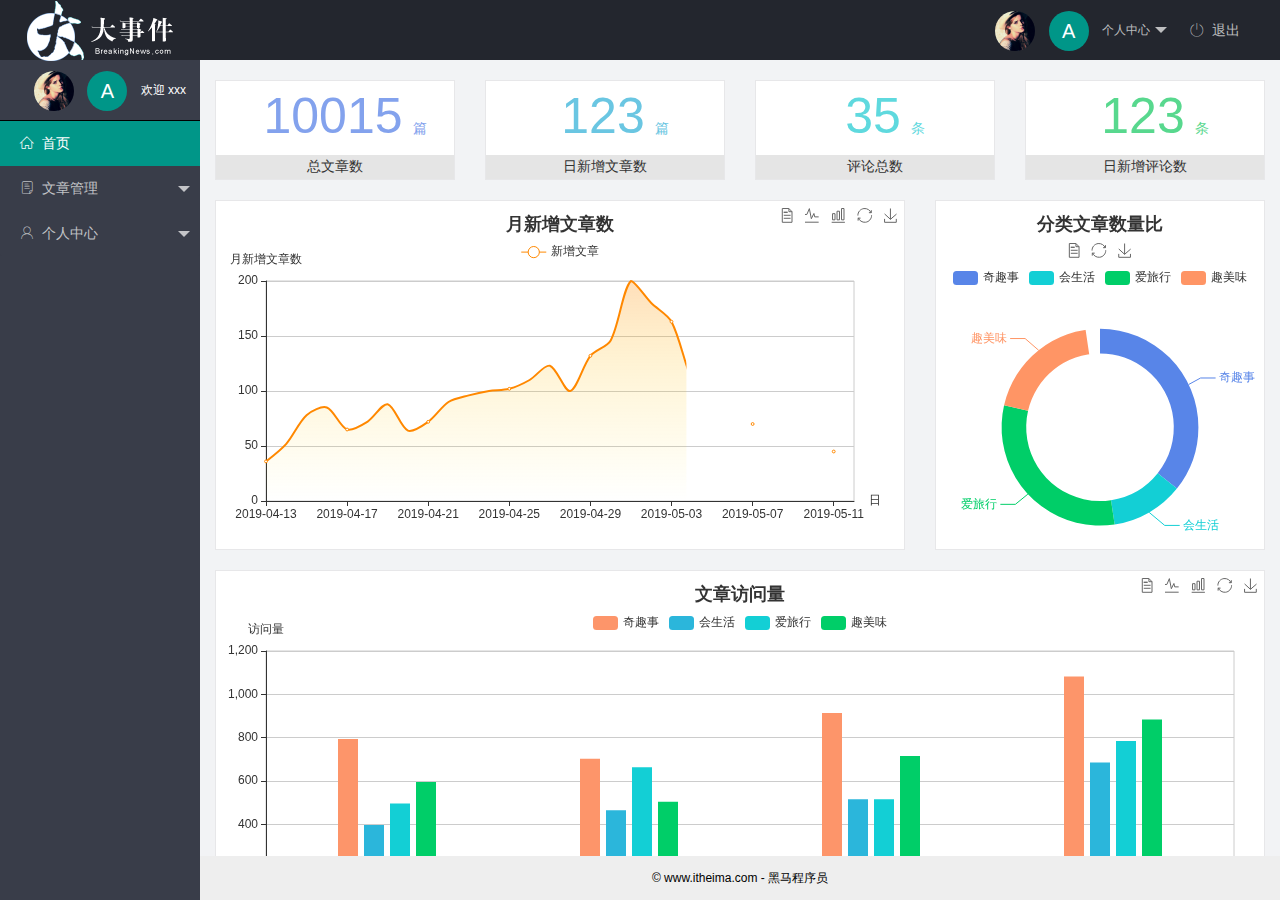
==== commit a67b171b: "完成主页功能" ====
--- a/index.html
+++ b/index.html
@@ -32,7 +32,7 @@
                         <dd><a href="">重置密码</a></dd>
                     </dl>
                 </li>
-                <li class="layui-nav-item"><a href=""><span class="iconfont icon-tuichu"></span>退出</a></li>
+                <li class="layui-nav-item"><a id="btnLoginout" href="javascript:;"><span class="iconfont icon-tuichu"></span>退出</a></li>
             </ul>
         </div>
 
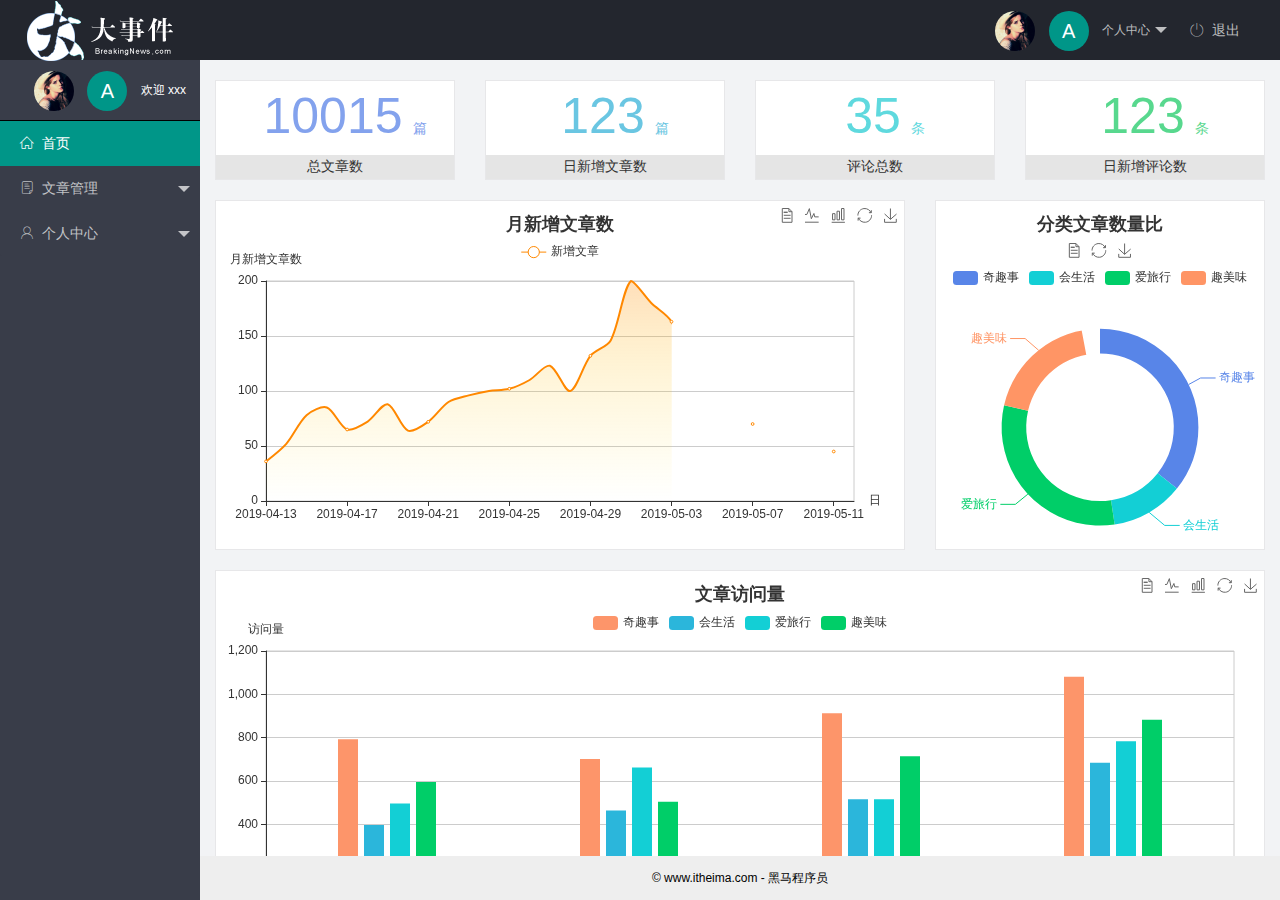
==== commit 0bbd001e: "完成基本资料和重置密码" ====
--- a/index.html
+++ b/index.html
@@ -60,9 +60,9 @@
                     <li class="layui-nav-item">
                         <a href="javascript:;"><span class="iconfont icon-user"></span>个人中心</a>
                         <dl class="layui-nav-child">
-                            <dd><a href="javascript:;"><i class="layui-icon layui-icon-app"></i>基本资料</a></dd>
-                            <dd><a href="javascript:;"><i class="layui-icon layui-icon-app"></i>更换头像</a></dd>
-                            <dd><a href="javascript:;"><i class="layui-icon layui-icon-app"></i>重置密码</a></dd>
+                            <dd><a href="/user/user_info.html" target="fm"><i class="layui-icon layui-icon-app"></i>基本资料</a></dd>
+                            <dd><a href="/user/user_avatar.html" target="fm"><i class="layui-icon layui-icon-app"></i>更换头像</a></dd>
+                            <dd><a href="/user/user_pwd.html" target="fm"><i class="layui-icon layui-icon-app"></i>重置密码</a></dd>
                         </dl>
                     </li>
 
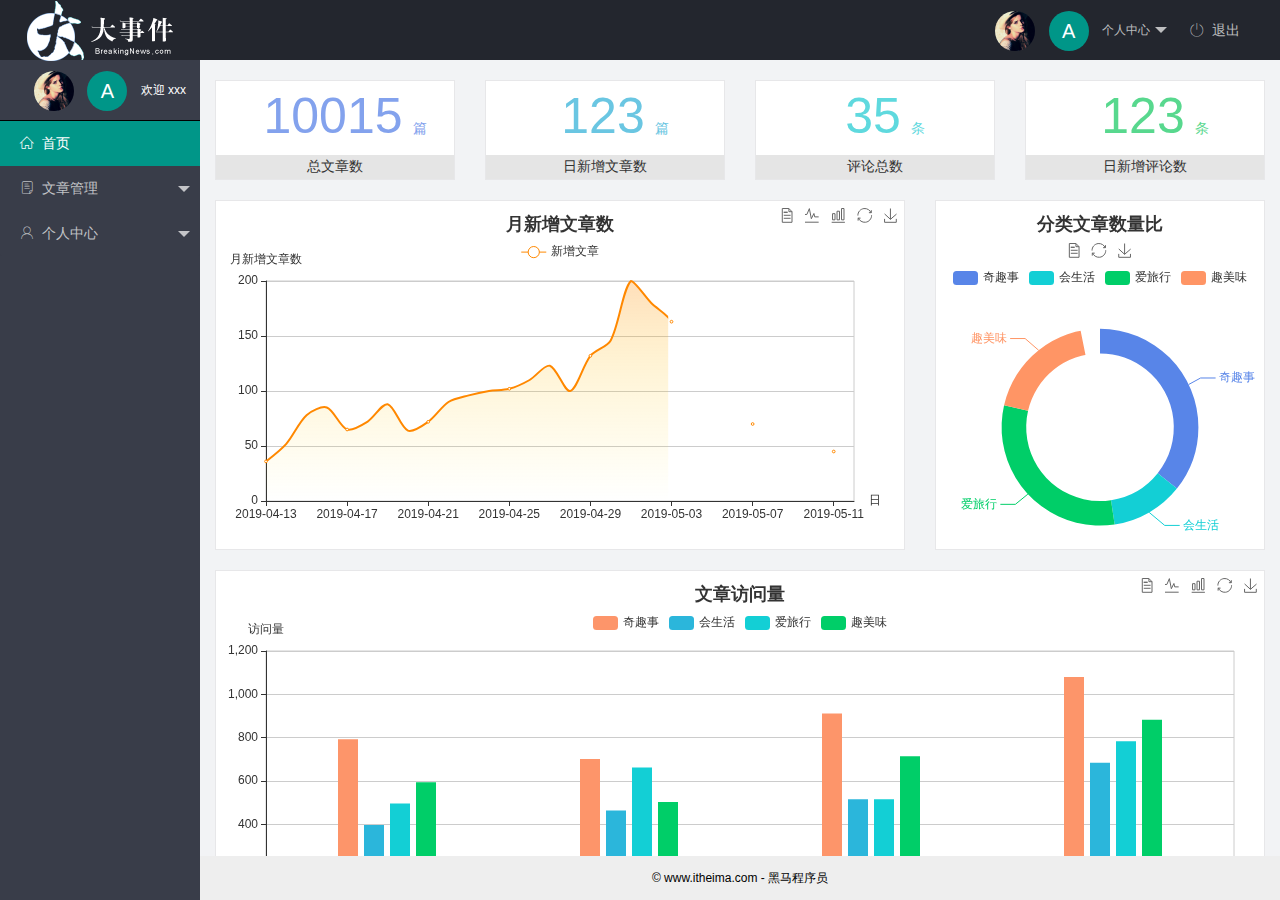
==== commit aaf557fb: "完成个人中心功能" ====
--- a/index.html
+++ b/index.html
@@ -27,9 +27,9 @@
                         <span class="text-avatar">A</span> 个人中心
                     </a>
                     <dl class="layui-nav-child">
-                        <dd><a href="">基本资料</a></dd>
-                        <dd><a href="">更换头像</a></dd>
-                        <dd><a href="">重置密码</a></dd>
+                        <dd><a href="/user/user_info.html" target="fm">基本资料</a></dd>
+                        <dd><a href="/user/user_avatar.html" target="fm">更换头像</a></dd>
+                        <dd><a href="/user/user_pwd.html" target="fm">重置密码</a></dd>
                     </dl>
                 </li>
                 <li class="layui-nav-item"><a id="btnLoginout" href="javascript:;"><span class="iconfont icon-tuichu"></span>退出</a></li>
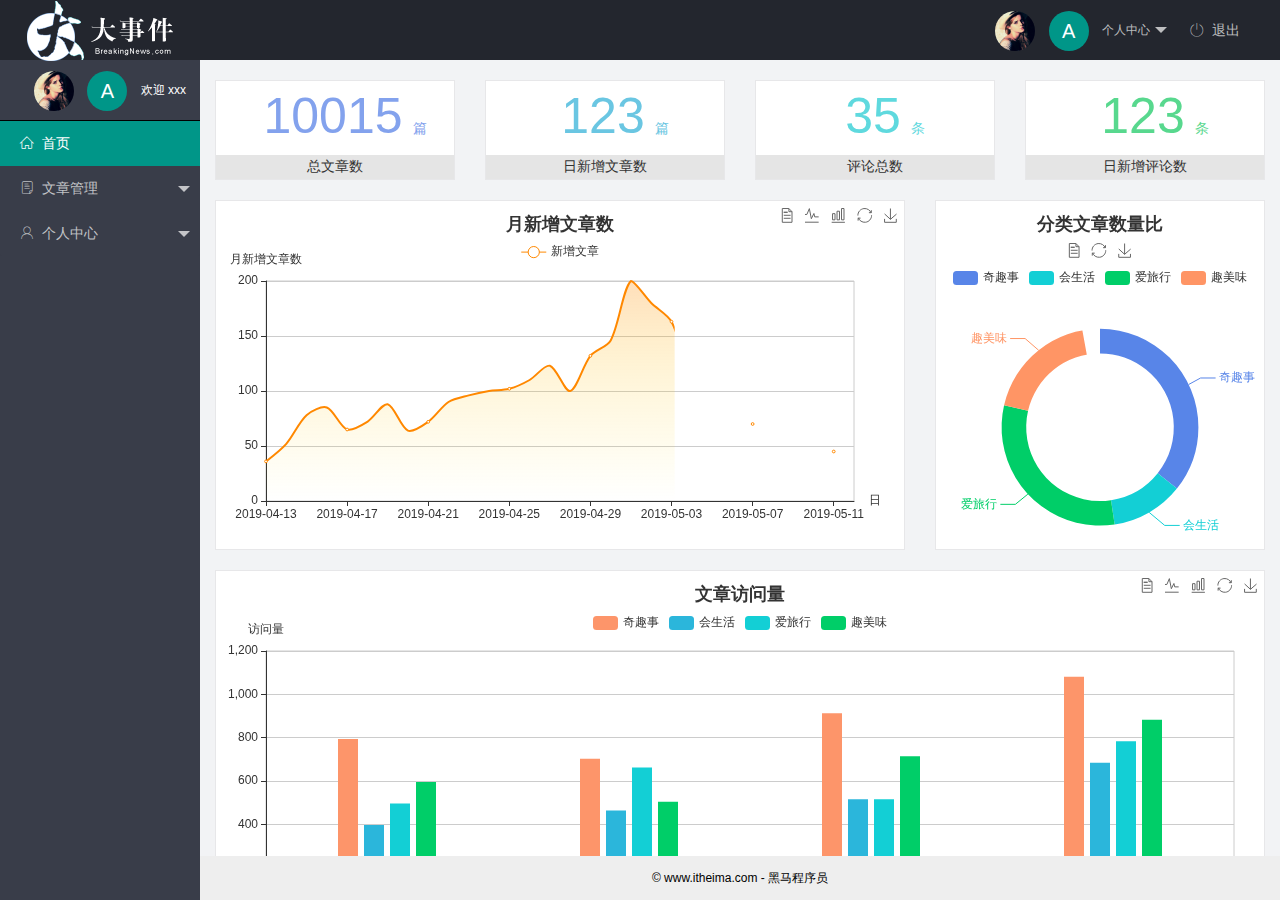
==== commit 8d75e31d: "完成文章列表构建" ====
--- a/index.html
+++ b/index.html
@@ -52,8 +52,8 @@
                     <li class="layui-nav-item">
                         <a href="javascript:;"><span class="iconfont icon-16"></span>文章管理</a>
                         <dl class="layui-nav-child">
-                            <dd><a href="javascript:;"><i class="layui-icon layui-icon-app"></i>文章类别</a></dd>
-                            <dd><a href="javascript:;"><i class="layui-icon layui-icon-app"></i>文章列表</a></dd>
+                            <dd><a href="/artical/art_cate.html" target="fm"><i class="layui-icon layui-icon-app"></i>文章类别</a></dd>
+                            <dd><a href="/artical/art_list.html" target="fm"><i class="layui-icon layui-icon-app"></i>文章列表</a></dd>
                             <dd><a href="javascript:;"><i class="layui-icon layui-icon-app"></i>发表文章</a></dd>
                         </dl>
                     </li>
